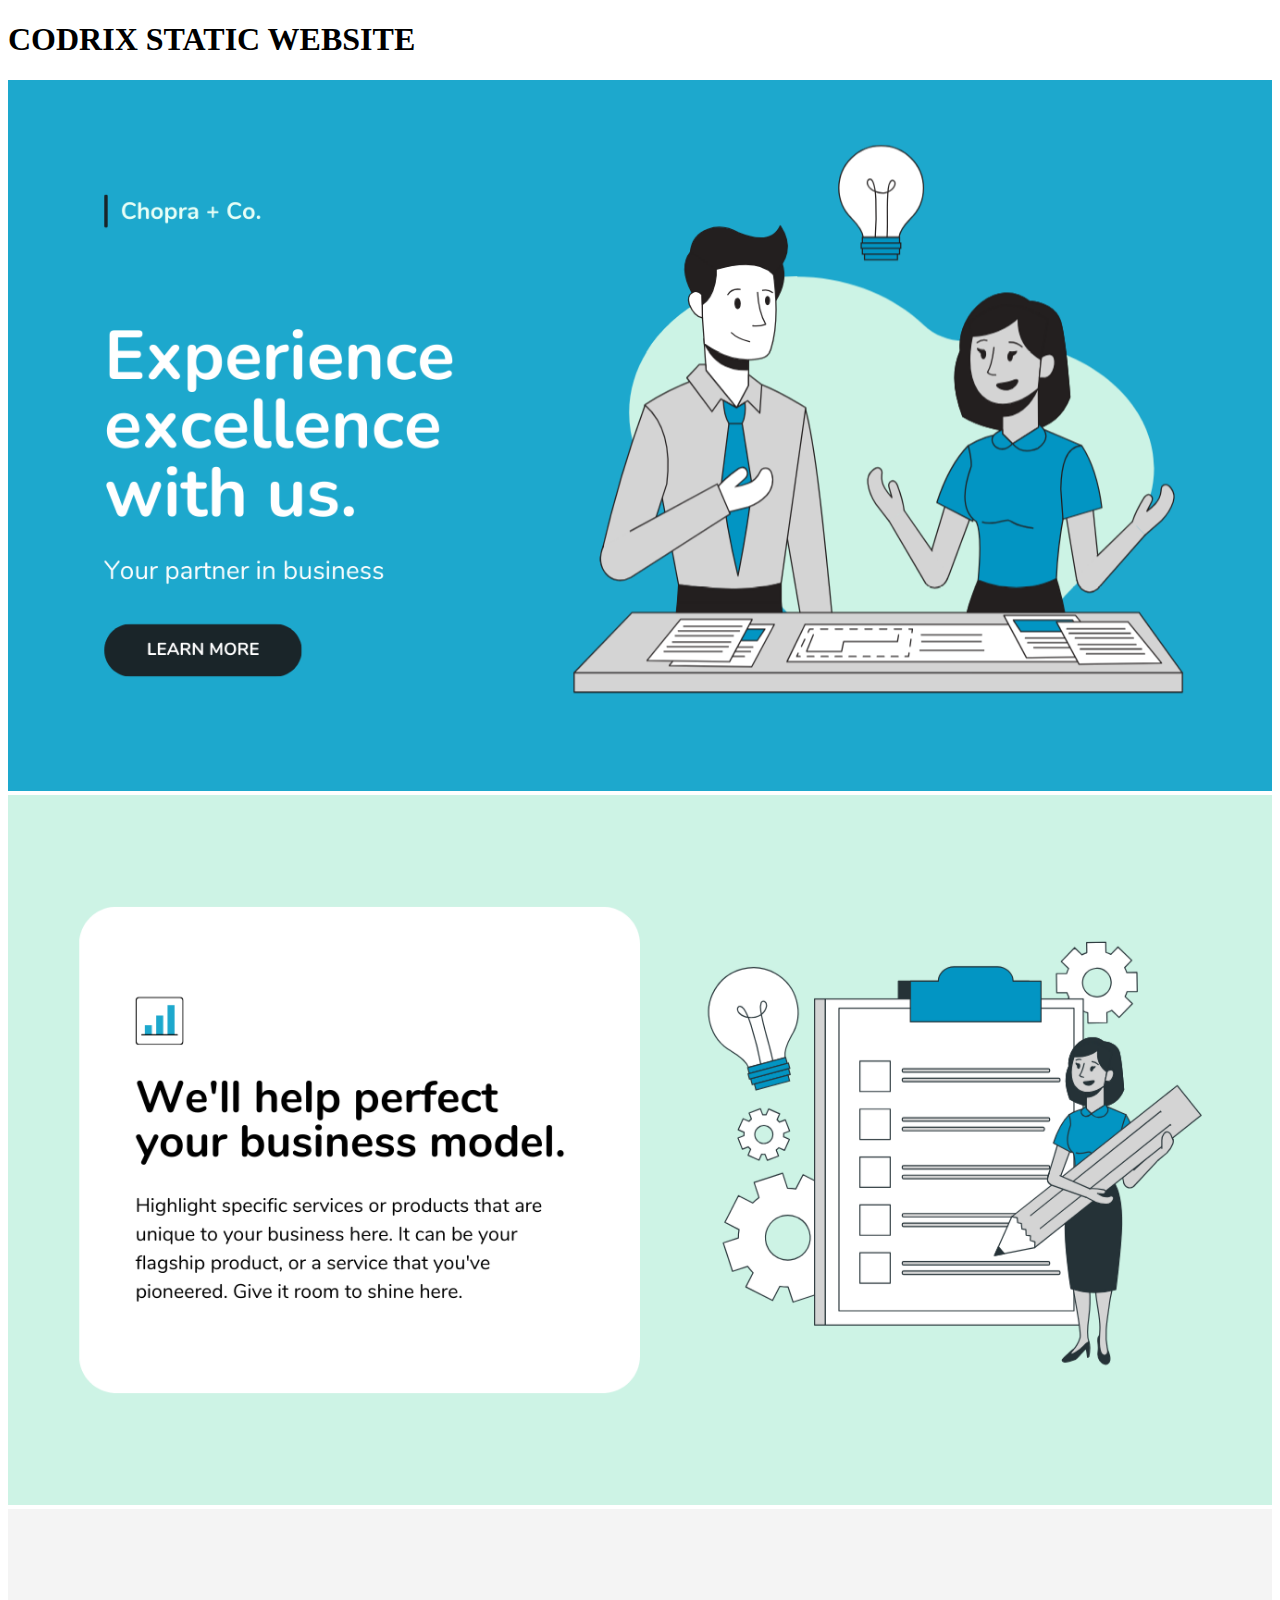
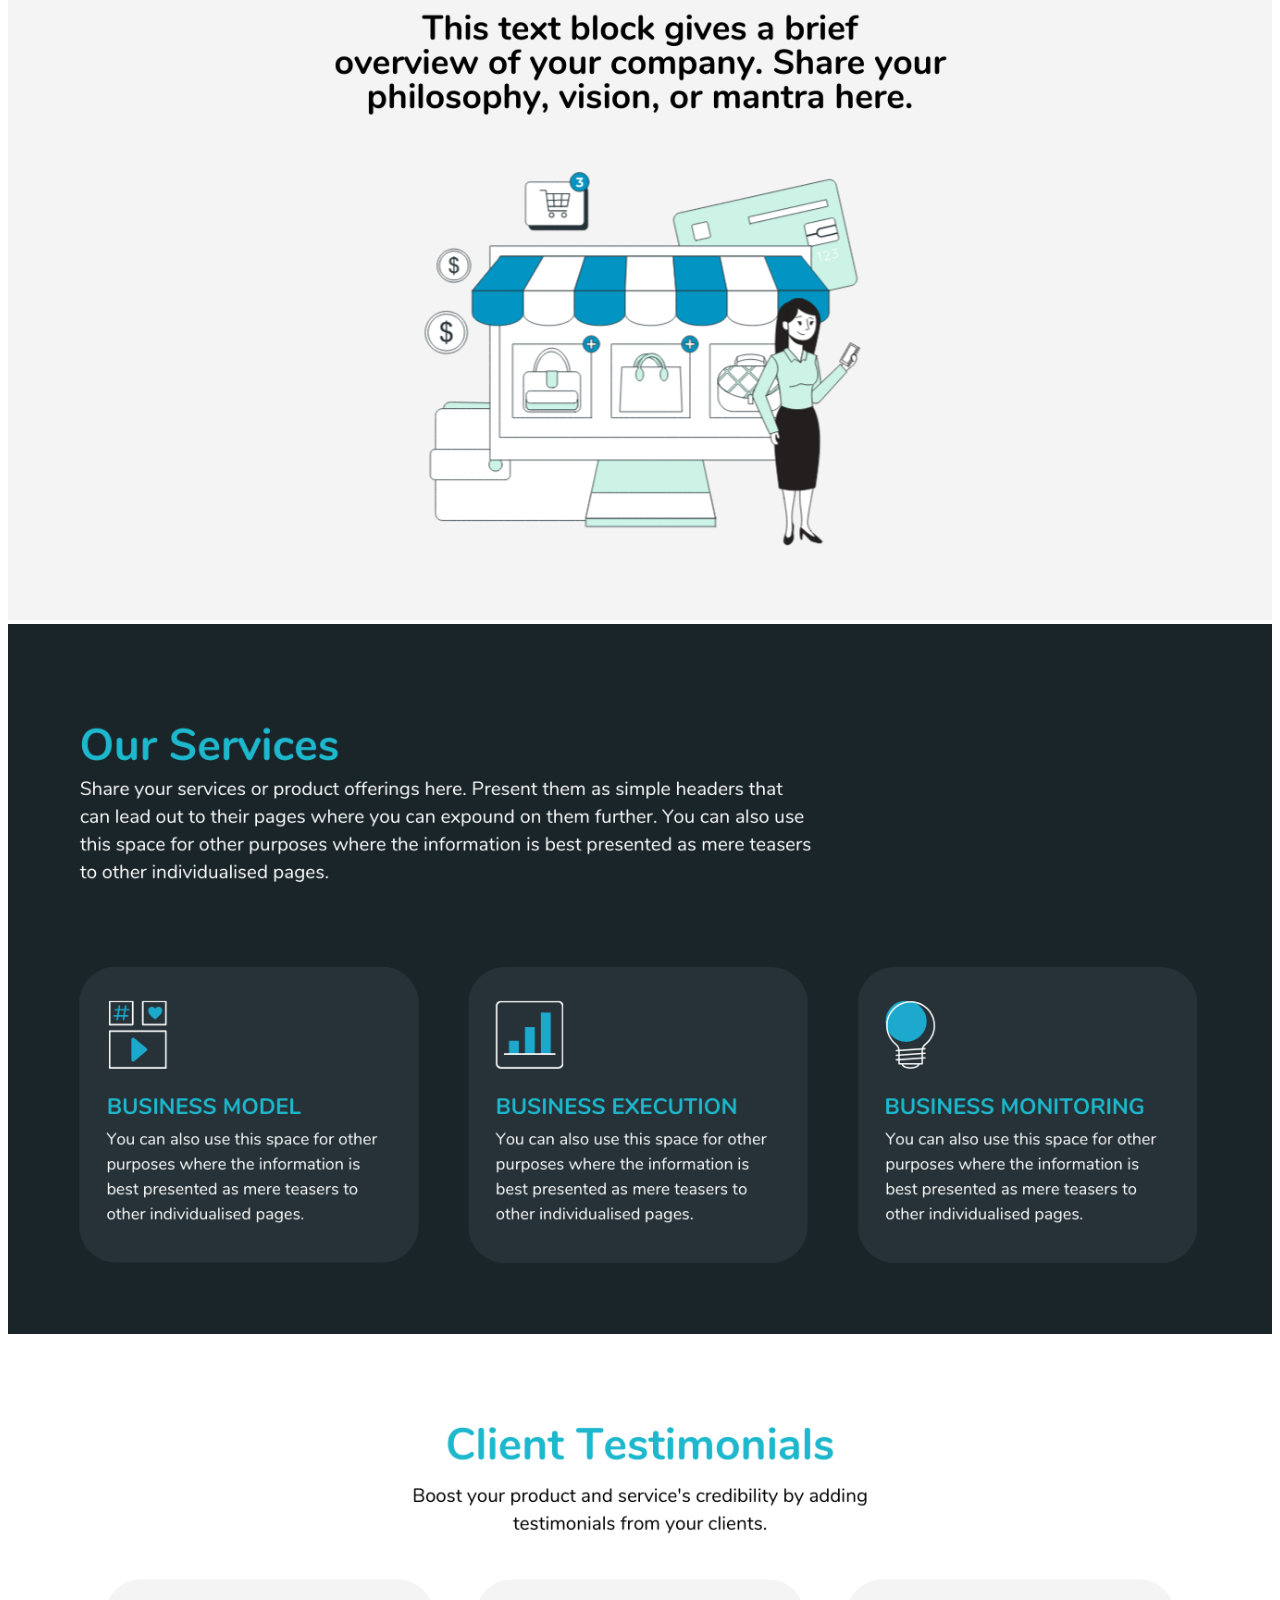
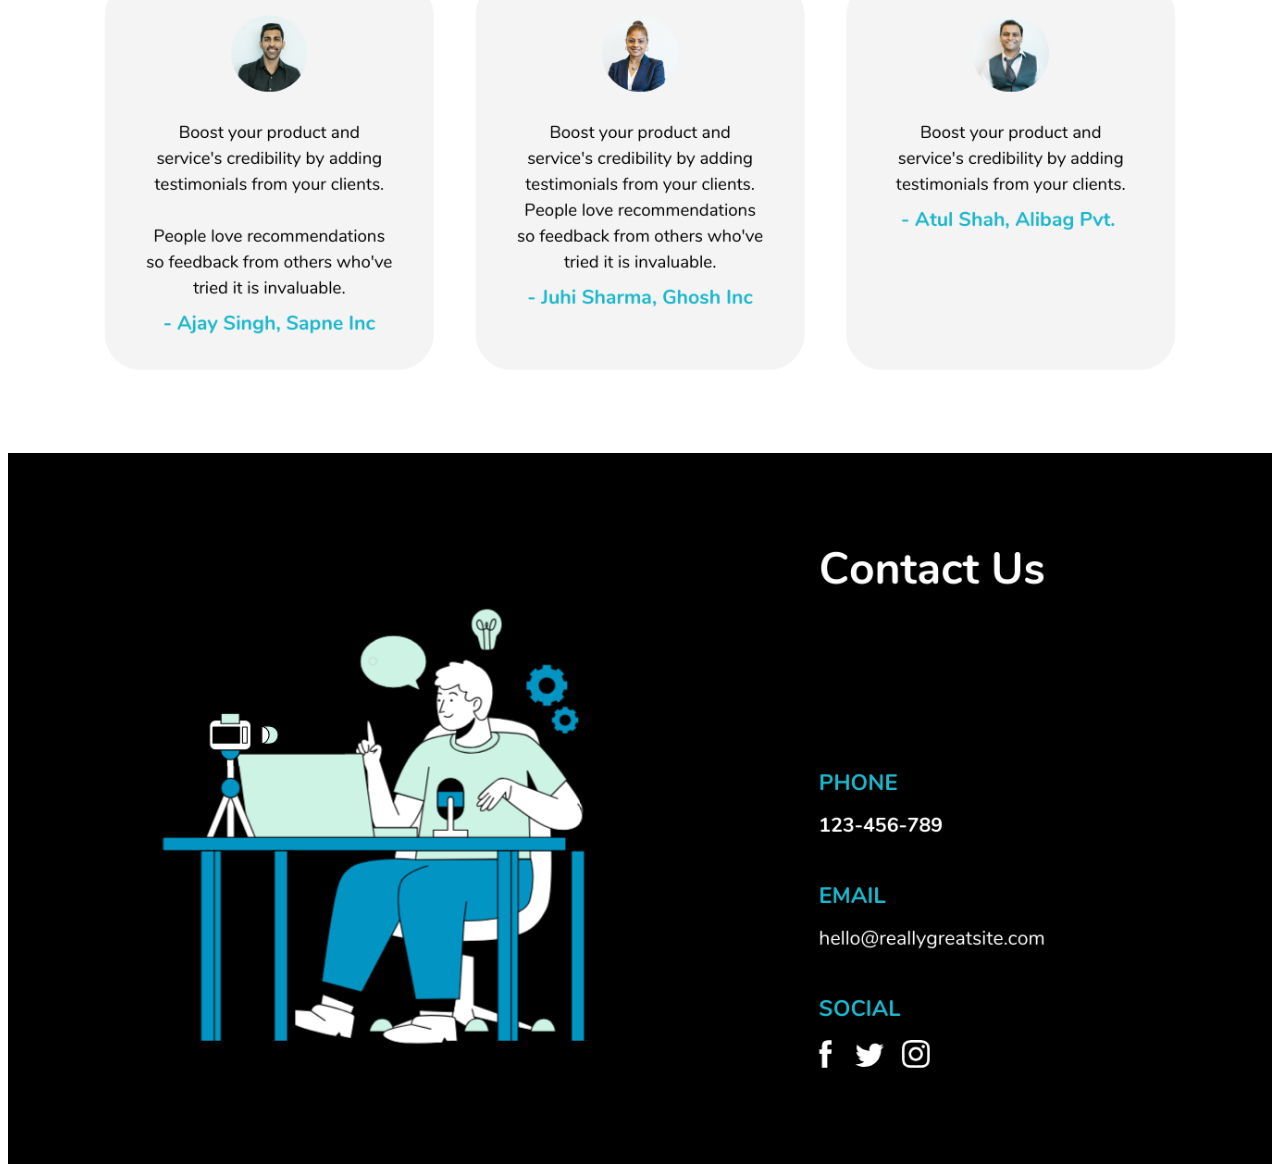
==== index.html @ 17351ee3 "Image Added" ====
<!DOCTYPE html>
<html lang="en">

<head>
    <meta charset="UTF-8">
    <meta name="viewport" content="width=device-width, initial-scale=1.0">
    <title>Static Website</title>
</head>

<body>
    <h1>CODRIX STATIC WEBSITE</h1>
    <div class="mt-1px">
        <img width="100%" src="./img/Home.png" />
        <img width="100%" src="./img/4.png" />
        <img width="100%" src="./img//About.png" />
        <img width="100%" src="./img/Services.png" />
        <img width="100%" src="./img/Testimonials.png" />

        <img width="100%" src="./img/Contact.png" />

    </div>
</body>

</html>
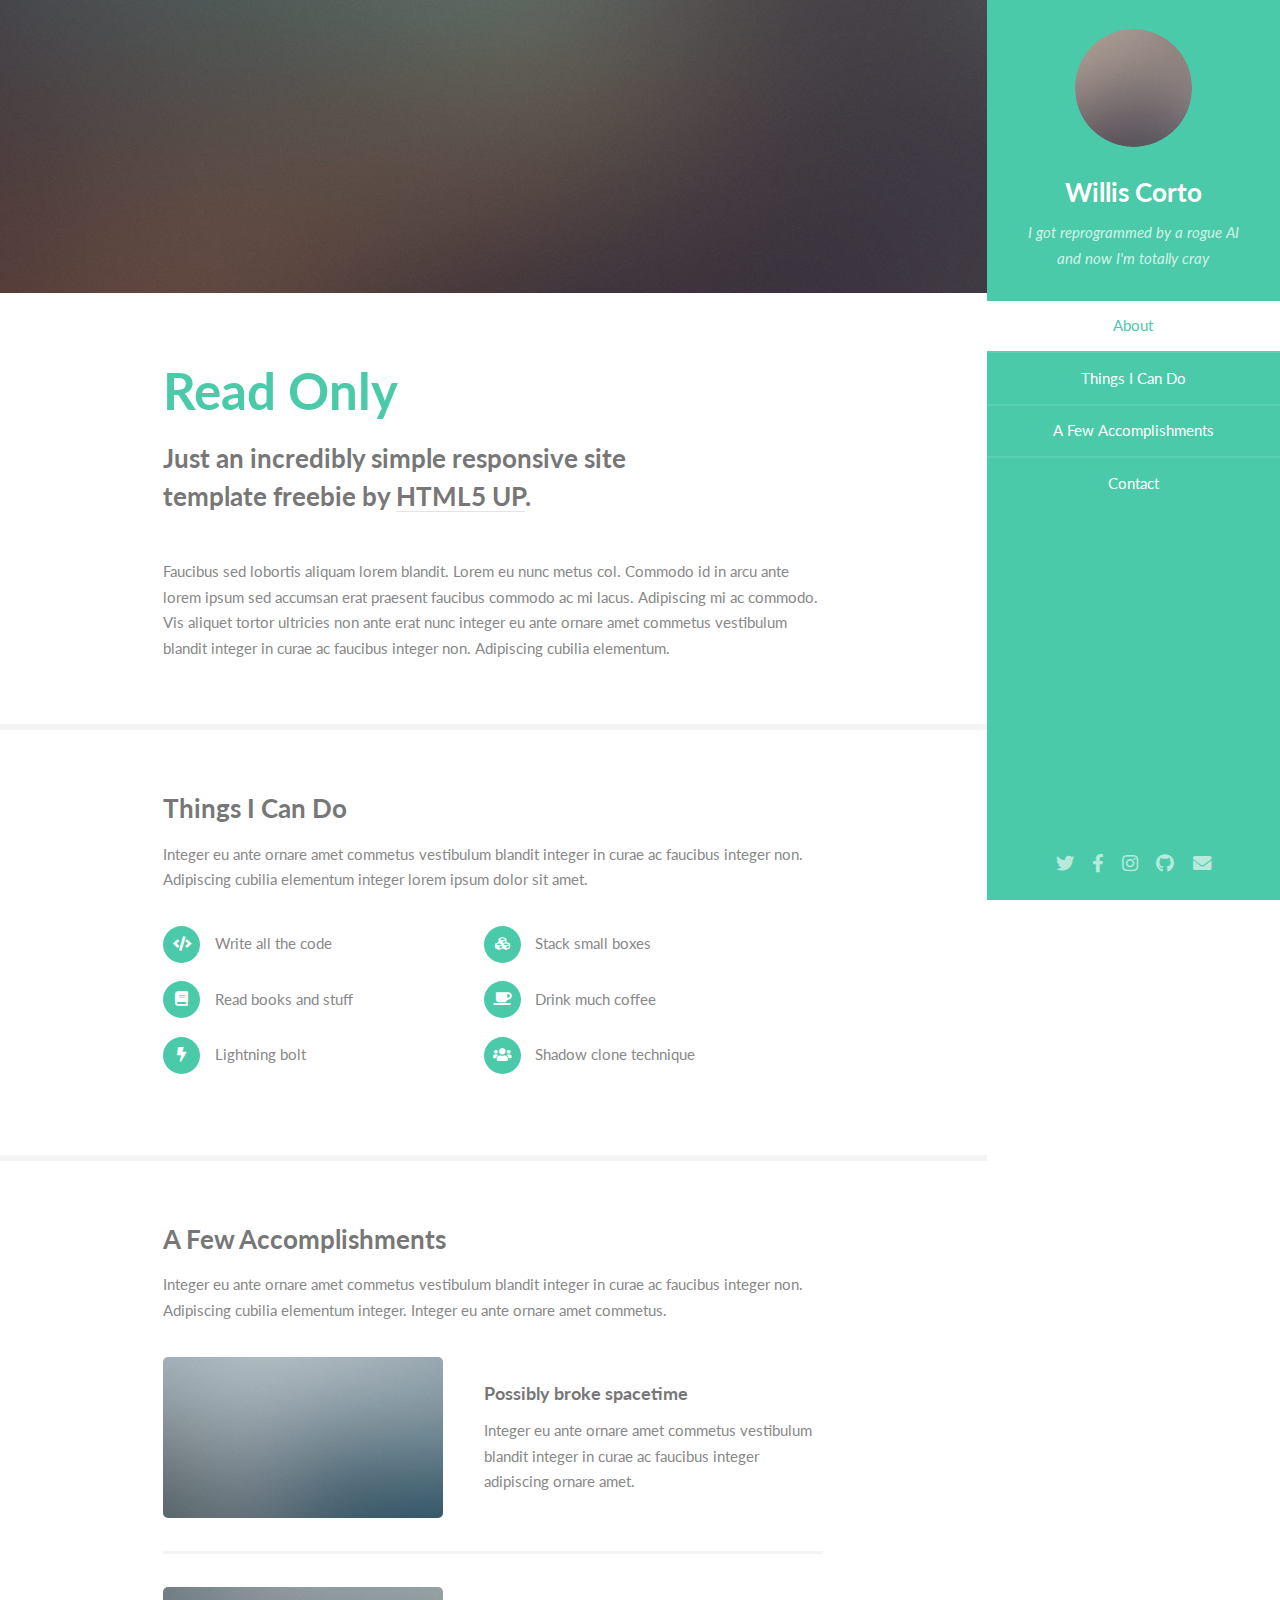
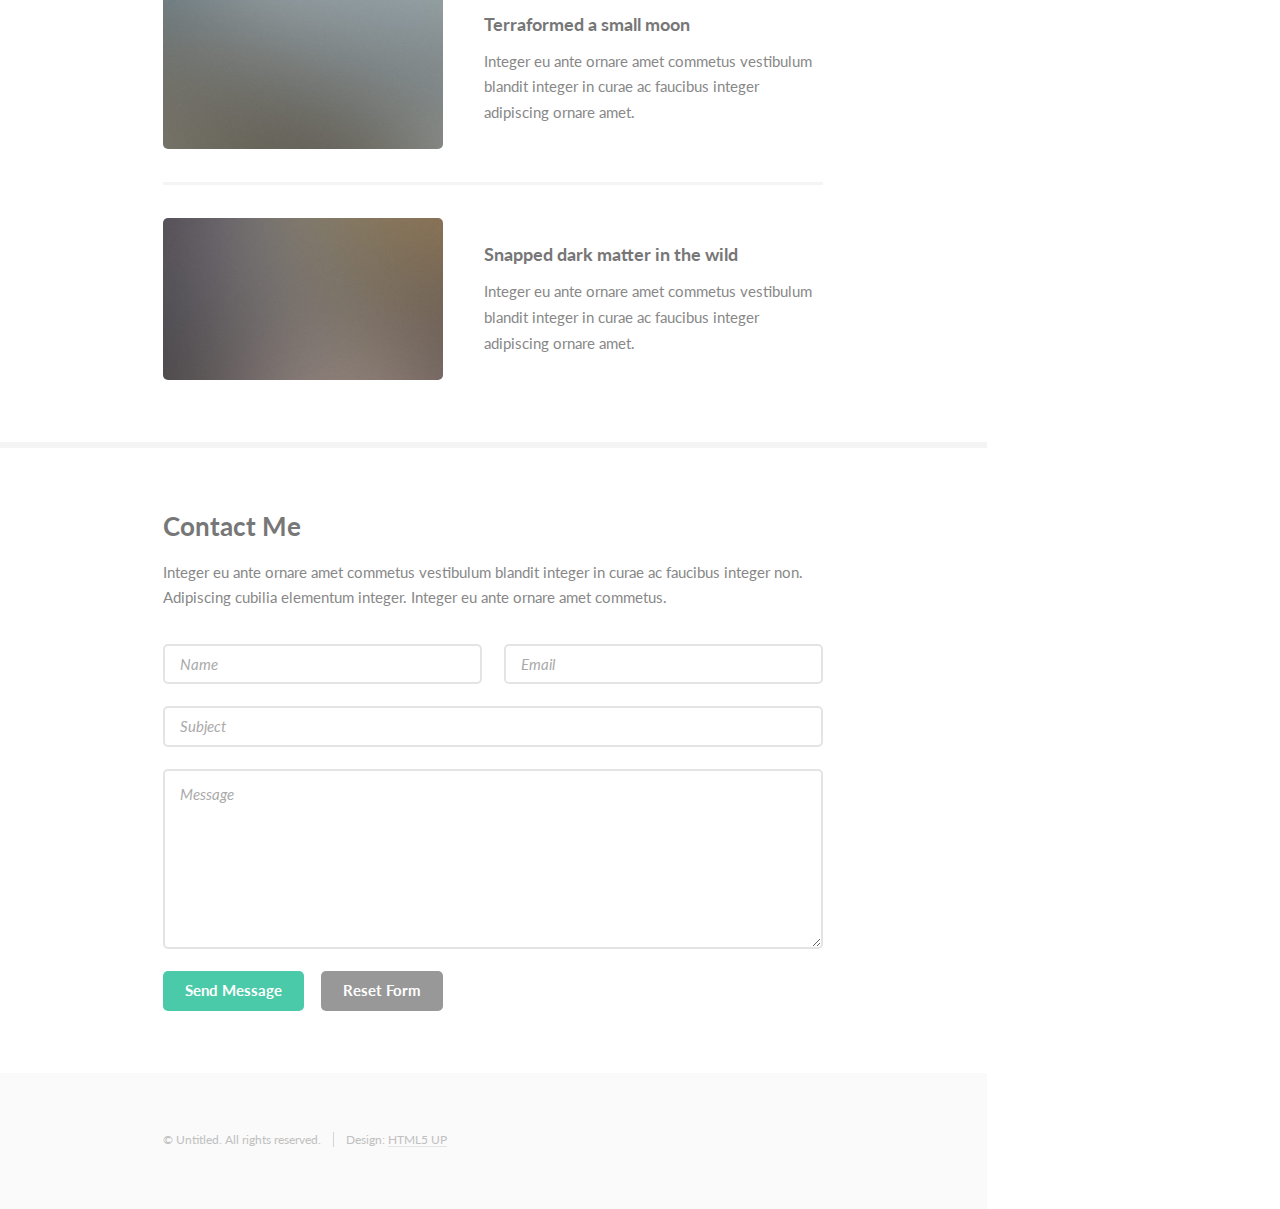
==== commit 3a375f9f: "Different template" ====
--- a/index.html
+++ b/index.html
@@ -1,24 +1,487 @@
-<!DOCTYPE html>
-<html lang="en">
-
-<head>
-    <meta charset="UTF-8">
-    <meta name="viewport" content="width=device-width, initial-scale=1.0">
-    <title>Static Website</title>
-</head>
-
-<body>
-    <h1>CODRIX STATIC WEBSITE</h1>
-    <div class="mt-1px">
-        <img width="100%" src="./img/Home.png" />
-        <img width="100%" src="./img/4.png" />
-        <img width="100%" src="./img//About.png" />
-        <img width="100%" src="./img/Services.png" />
-        <img width="100%" src="./img/Testimonials.png" />
-
-        <img width="100%" src="./img/Contact.png" />
-
-    </div>
-</body>
-
+<!DOCTYPE HTML>
+<!--
+	Read Only by HTML5 UP
+	html5up.net | @ajlkn
+	Free for personal and commercial use under the CCA 3.0 license (html5up.net/license)
+-->
+<html>
+	<head>
+		<title>Read Only by HTML5 UP</title>
+		<meta charset="utf-8" />
+		<meta name="viewport" content="width=device-width, initial-scale=1, user-scalable=no" />
+		<link rel="stylesheet" href="assets/css/main.css" />
+	</head>
+	<body class="is-preload">
+
+		<!-- Header -->
+			<section id="header">
+				<header>
+					<span class="image avatar"><img src="images/avatar.jpg" alt="" /></span>
+					<h1 id="logo"><a href="#">Willis Corto</a></h1>
+					<p>I got reprogrammed by a rogue AI<br />
+					and now I'm totally cray</p>
+				</header>
+				<nav id="nav">
+					<ul>
+						<li><a href="#one" class="active">About</a></li>
+						<li><a href="#two">Things I Can Do</a></li>
+						<li><a href="#three">A Few Accomplishments</a></li>
+						<li><a href="#four">Contact</a></li>
+					</ul>
+				</nav>
+				<footer>
+					<ul class="icons">
+						<li><a href="#" class="icon brands fa-twitter"><span class="label">Twitter</span></a></li>
+						<li><a href="#" class="icon brands fa-facebook-f"><span class="label">Facebook</span></a></li>
+						<li><a href="#" class="icon brands fa-instagram"><span class="label">Instagram</span></a></li>
+						<li><a href="#" class="icon brands fa-github"><span class="label">Github</span></a></li>
+						<li><a href="#" class="icon solid fa-envelope"><span class="label">Email</span></a></li>
+					</ul>
+				</footer>
+			</section>
+
+		<!-- Wrapper -->
+			<div id="wrapper">
+
+				<!-- Main -->
+					<div id="main">
+
+						<!-- One -->
+							<section id="one">
+								<div class="image main" data-position="center">
+									<img src="images/banner.jpg" alt="" />
+								</div>
+								<div class="container">
+									<header class="major">
+										<h2>Read Only</h2>
+										<p>Just an incredibly simple responsive site<br />
+										template freebie by <a href="http://html5up.net">HTML5 UP</a>.</p>
+									</header>
+									<p>Faucibus sed lobortis aliquam lorem blandit. Lorem eu nunc metus col. Commodo id in arcu ante lorem ipsum sed accumsan erat praesent faucibus commodo ac mi lacus. Adipiscing mi ac commodo. Vis aliquet tortor ultricies non ante erat nunc integer eu ante ornare amet commetus vestibulum blandit integer in curae ac faucibus integer non. Adipiscing cubilia elementum.</p>
+								</div>
+							</section>
+
+						<!-- Two -->
+							<section id="two">
+								<div class="container">
+									<h3>Things I Can Do</h3>
+									<p>Integer eu ante ornare amet commetus vestibulum blandit integer in curae ac faucibus integer non. Adipiscing cubilia elementum integer lorem ipsum dolor sit amet.</p>
+									<ul class="feature-icons">
+										<li class="icon solid fa-code">Write all the code</li>
+										<li class="icon solid fa-cubes">Stack small boxes</li>
+										<li class="icon solid fa-book">Read books and stuff</li>
+										<li class="icon solid fa-coffee">Drink much coffee</li>
+										<li class="icon solid fa-bolt">Lightning bolt</li>
+										<li class="icon solid fa-users">Shadow clone technique</li>
+									</ul>
+								</div>
+							</section>
+
+						<!-- Three -->
+							<section id="three">
+								<div class="container">
+									<h3>A Few Accomplishments</h3>
+									<p>Integer eu ante ornare amet commetus vestibulum blandit integer in curae ac faucibus integer non. Adipiscing cubilia elementum integer. Integer eu ante ornare amet commetus.</p>
+									<div class="features">
+										<article>
+											<a href="#" class="image"><img src="images/pic01.jpg" alt="" /></a>
+											<div class="inner">
+												<h4>Possibly broke spacetime</h4>
+												<p>Integer eu ante ornare amet commetus vestibulum blandit integer in curae ac faucibus integer adipiscing ornare amet.</p>
+											</div>
+										</article>
+										<article>
+											<a href="#" class="image"><img src="images/pic02.jpg" alt="" /></a>
+											<div class="inner">
+												<h4>Terraformed a small moon</h4>
+												<p>Integer eu ante ornare amet commetus vestibulum blandit integer in curae ac faucibus integer adipiscing ornare amet.</p>
+											</div>
+										</article>
+										<article>
+											<a href="#" class="image"><img src="images/pic03.jpg" alt="" /></a>
+											<div class="inner">
+												<h4>Snapped dark matter in the wild</h4>
+												<p>Integer eu ante ornare amet commetus vestibulum blandit integer in curae ac faucibus integer adipiscing ornare amet.</p>
+											</div>
+										</article>
+									</div>
+								</div>
+							</section>
+
+						<!-- Four -->
+							<section id="four">
+								<div class="container">
+									<h3>Contact Me</h3>
+									<p>Integer eu ante ornare amet commetus vestibulum blandit integer in curae ac faucibus integer non. Adipiscing cubilia elementum integer. Integer eu ante ornare amet commetus.</p>
+									<form method="post" action="#">
+										<div class="row gtr-uniform">
+											<div class="col-6 col-12-xsmall"><input type="text" name="name" id="name" placeholder="Name" /></div>
+											<div class="col-6 col-12-xsmall"><input type="email" name="email" id="email" placeholder="Email" /></div>
+											<div class="col-12"><input type="text" name="subject" id="subject" placeholder="Subject" /></div>
+											<div class="col-12"><textarea name="message" id="message" placeholder="Message" rows="6"></textarea></div>
+											<div class="col-12">
+												<ul class="actions">
+													<li><input type="submit" class="primary" value="Send Message" /></li>
+													<li><input type="reset" value="Reset Form" /></li>
+												</ul>
+											</div>
+										</div>
+									</form>
+								</div>
+							</section>
+
+						<!-- Five -->
+						<!--
+							<section id="five">
+								<div class="container">
+									<h3>Elements</h3>
+
+									<section>
+										<h4>Text</h4>
+										<p>This is <b>bold</b> and this is <strong>strong</strong>. This is <i>italic</i> and this is <em>emphasized</em>.
+										This is <sup>superscript</sup> text and this is <sub>subscript</sub> text.
+										This is <u>underlined</u> and this is code: <code>for (;;) { ... }</code>. Finally, <a href="#">this is a link</a>.</p>
+										<hr />
+										<header>
+											<h4>Heading with a Subtitle</h4>
+											<p>Lorem ipsum dolor sit amet nullam id egestas urna aliquam</p>
+										</header>
+										<p>Nunc lacinia ante nunc ac lobortis. Interdum adipiscing gravida odio porttitor sem non mi integer non faucibus ornare mi ut ante amet placerat aliquet. Volutpat eu sed ante lacinia sapien lorem accumsan varius montes viverra nibh in adipiscing blandit tempus accumsan.</p>
+										<header>
+											<h5>Heading with a Subtitle</h5>
+											<p>Lorem ipsum dolor sit amet nullam id egestas urna aliquam</p>
+										</header>
+										<p>Nunc lacinia ante nunc ac lobortis. Interdum adipiscing gravida odio porttitor sem non mi integer non faucibus ornare mi ut ante amet placerat aliquet. Volutpat eu sed ante lacinia sapien lorem accumsan varius montes viverra nibh in adipiscing blandit tempus accumsan.</p>
+										<hr />
+										<h2>Heading Level 2</h2>
+										<h3>Heading Level 3</h3>
+										<h4>Heading Level 4</h4>
+										<h5>Heading Level 5</h5>
+										<h6>Heading Level 6</h6>
+										<hr />
+										<h5>Blockquote</h5>
+										<blockquote>Fringilla nisl. Donec accumsan interdum nisi, quis tincidunt felis sagittis eget tempus euismod. Vestibulum ante ipsum primis in faucibus vestibulum. Blandit adipiscing eu felis iaculis volutpat ac adipiscing accumsan faucibus. Vestibulum ante ipsum primis in faucibus lorem ipsum dolor sit amet nullam adipiscing eu felis.</blockquote>
+										<h5>Preformatted</h5>
+										<pre><code>i = 0;
+
+while (!deck.isInOrder()) {
+    print 'Iteration ' + i;
+    deck.shuffle();
+    i++;
+}
+
+print 'It took ' + i + ' iterations to sort the deck.';</code></pre>
+									</section>
+
+									<section>
+										<h4>Lists</h4>
+										<div class="row">
+											<div class="col-6 col-12-xsmall">
+												<h5>Unordered</h5>
+												<ul>
+													<li>Dolor pulvinar etiam magna etiam.</li>
+													<li>Sagittis adipiscing lorem eleifend.</li>
+													<li>Felis enim feugiat dolore viverra.</li>
+												</ul>
+												<h5>Alternate</h5>
+												<ul class="alt">
+													<li>Dolor pulvinar etiam magna etiam.</li>
+													<li>Sagittis adipiscing lorem eleifend.</li>
+													<li>Felis enim feugiat dolore viverra.</li>
+												</ul>
+											</div>
+											<div class="col-6 col-12-xsmall">
+												<h5>Ordered</h5>
+												<ol>
+													<li>Dolor pulvinar etiam magna etiam.</li>
+													<li>Etiam vel felis at lorem sed viverra.</li>
+													<li>Felis enim feugiat dolore viverra.</li>
+													<li>Dolor pulvinar etiam magna etiam.</li>
+													<li>Etiam vel felis at lorem sed viverra.</li>
+													<li>Felis enim feugiat dolore viverra.</li>
+												</ol>
+												<h5>Icons</h5>
+												<ul class="icons">
+													<li><a href="#" class="icon brands fa-twitter"><span class="label">Twitter</span></a></li>
+													<li><a href="#" class="icon brands fa-facebook-f"><span class="label">Facebook</span></a></li>
+													<li><a href="#" class="icon brands fa-instagram"><span class="label">Instagram</span></a></li>
+													<li><a href="#" class="icon brands fa-github"><span class="label">Github</span></a></li>
+													<li><a href="#" class="icon brands fa-dribbble"><span class="label">Dribbble</span></a></li>
+													<li><a href="#" class="icon brands fa-tumblr"><span class="label">Tumblr</span></a></li>
+												</ul>
+											</div>
+										</div>
+										<h5>Actions</h5>
+										<ul class="actions">
+											<li><a href="#" class="button primary">Default</a></li>
+											<li><a href="#" class="button">Default</a></li>
+											<li><a href="#" class="button alt">Default</a></li>
+										</ul>
+										<ul class="actions small">
+											<li><a href="#" class="button primary small">Small</a></li>
+											<li><a href="#" class="button small">Small</a></li>
+											<li><a href="#" class="button alt small">Small</a></li>
+										</ul>
+										<div class="row">
+											<div class="col-3 col-6-medium col-12-xsmall">
+												<ul class="actions stacked">
+													<li><a href="#" class="button primary">Default</a></li>
+													<li><a href="#" class="button">Default</a></li>
+													<li><a href="#" class="button alt">Default</a></li>
+												</ul>
+											</div>
+											<div class="col-3 col-6 col-12-xsmall">
+												<ul class="actions stacked">
+													<li><a href="#" class="button primary small">Small</a></li>
+													<li><a href="#" class="button small">Small</a></li>
+													<li><a href="#" class="button alt small">Small</a></li>
+												</ul>
+											</div>
+											<div class="col-3 col-6-medium col-12-xsmall">
+												<ul class="actions stacked">
+													<li><a href="#" class="button primary fit">Default</a></li>
+													<li><a href="#" class="button fit">Default</a></li>
+													<li><a href="#" class="button alt fit">Default</a></li>
+												</ul>
+											</div>
+											<div class="col-3 col-6-medium col-12-xsmall">
+												<ul class="actions stacked">
+													<li><a href="#" class="button primary small fit">Small</a></li>
+													<li><a href="#" class="button small fit">Small</a></li>
+													<li><a href="#" class="button alt small fit">Small</a></li>
+												</ul>
+											</div>
+										</div>
+									</section>
+
+									<section>
+										<h4>Table</h4>
+										<h5>Default</h5>
+										<div class="table-wrapper">
+											<table>
+												<thead>
+													<tr>
+														<th>Name</th>
+														<th>Description</th>
+														<th>Price</th>
+													</tr>
+												</thead>
+												<tbody>
+													<tr>
+														<td>Item One</td>
+														<td>Ante turpis integer aliquet porttitor.</td>
+														<td>29.99</td>
+													</tr>
+													<tr>
+														<td>Item Two</td>
+														<td>Vis ac commodo adipiscing arcu aliquet.</td>
+														<td>19.99</td>
+													</tr>
+													<tr>
+														<td>Item Three</td>
+														<td> Morbi faucibus arcu accumsan lorem.</td>
+														<td>29.99</td>
+													</tr>
+													<tr>
+														<td>Item Four</td>
+														<td>Vitae integer tempus condimentum.</td>
+														<td>19.99</td>
+													</tr>
+													<tr>
+														<td>Item Five</td>
+														<td>Ante turpis integer aliquet porttitor.</td>
+														<td>29.99</td>
+													</tr>
+												</tbody>
+												<tfoot>
+													<tr>
+														<td colspan="2"></td>
+														<td>100.00</td>
+													</tr>
+												</tfoot>
+											</table>
+										</div>
+
+										<h5>Alternate</h5>
+										<div class="table-wrapper">
+											<table class="alt">
+												<thead>
+													<tr>
+														<th>Name</th>
+														<th>Description</th>
+														<th>Price</th>
+													</tr>
+												</thead>
+												<tbody>
+													<tr>
+														<td>Item One</td>
+														<td>Ante turpis integer aliquet porttitor.</td>
+														<td>29.99</td>
+													</tr>
+													<tr>
+														<td>Item Two</td>
+														<td>Vis ac commodo adipiscing arcu aliquet.</td>
+														<td>19.99</td>
+													</tr>
+													<tr>
+														<td>Item Three</td>
+														<td> Morbi faucibus arcu accumsan lorem.</td>
+														<td>29.99</td>
+													</tr>
+													<tr>
+														<td>Item Four</td>
+														<td>Vitae integer tempus condimentum.</td>
+														<td>19.99</td>
+													</tr>
+													<tr>
+														<td>Item Five</td>
+														<td>Ante turpis integer aliquet porttitor.</td>
+														<td>29.99</td>
+													</tr>
+												</tbody>
+												<tfoot>
+													<tr>
+														<td colspan="2"></td>
+														<td>100.00</td>
+													</tr>
+												</tfoot>
+											</table>
+										</div>
+									</section>
+
+									<section>
+										<h4>Buttons</h4>
+										<ul class="actions">
+											<li><a href="#" class="button primary">Primary</a></li>
+											<li><a href="#" class="button">Default</a></li>
+											<li><a href="#" class="button alt">Alternate</a></li>
+										</ul>
+										<ul class="actions">
+											<li><a href="#" class="button primary large">Large</a></li>
+											<li><a href="#" class="button">Default</a></li>
+											<li><a href="#" class="button alt small">Small</a></li>
+										</ul>
+										<ul class="actions fit">
+											<li><a href="#" class="button primary fit">Fit</a></li>
+											<li><a href="#" class="button fit">Fit</a></li>
+											<li><a href="#" class="button alt fit">Fit</a></li>
+										</ul>
+										<ul class="actions fit small">
+											<li><a href="#" class="button primary fit small">Fit + Small</a></li>
+											<li><a href="#" class="button fit small">Fit + Small</a></li>
+											<li><a href="#" class="button alt fit small">Fit + Small</a></li>
+										</ul>
+										<ul class="actions">
+											<li><a href="#" class="button primary icon solid fa-download">Icon</a></li>
+											<li><a href="#" class="button icon solid fa-download">Icon</a></li>
+											<li><a href="#" class="button alt icon solid fa-check">Icon</a></li>
+										</ul>
+										<ul class="actions">
+											<li><span class="button primary disabled">Primary</span></li>
+											<li><span class="button disabled">Default</span></li>
+											<li><span class="button alt disabled">Alternate</span></li>
+										</ul>
+									</section>
+
+									<section>
+										<h4>Form</h4>
+										<form method="post" action="#">
+											<div class="row gtr-uniform">
+												<div class="col-6 col-12-xsmall">
+													<input type="text" name="demo-name" id="demo-name" value="" placeholder="Name" />
+												</div>
+												<div class="col-6 col-12-xsmall">
+													<input type="email" name="demo-email" id="demo-email" value="" placeholder="Email" />
+												</div>
+												<div class="col-12">
+													<select name="demo-category" id="demo-category">
+														<option value="">- Category -</option>
+														<option value="1">Manufacturing</option>
+														<option value="1">Shipping</option>
+														<option value="1">Administration</option>
+														<option value="1">Human Resources</option>
+													</select>
+												</div>
+												<div class="col-4 col-12-medium">
+													<input type="radio" id="demo-priority-low" name="demo-priority" checked>
+													<label for="demo-priority-low">Low Priority</label>
+												</div>
+												<div class="col-4 col-12-medium">
+													<input type="radio" id="demo-priority-normal" name="demo-priority">
+													<label for="demo-priority-normal">Normal Priority</label>
+												</div>
+												<div class="col-4 col-12-medium">
+													<input type="radio" id="demo-priority-high" name="demo-priority">
+													<label for="demo-priority-high">High Priority</label>
+												</div>
+												<div class="col-6 col-12-medium">
+													<input type="checkbox" id="demo-copy" name="demo-copy">
+													<label for="demo-copy">Email me a copy of this message</label>
+												</div>
+												<div class="col-6 col-12-medium">
+													<input type="checkbox" id="demo-human" name="demo-human" checked>
+													<label for="demo-human">I am a human and not a robot</label>
+												</div>
+												<div class="col-12">
+													<textarea name="demo-message" id="demo-message" placeholder="Enter your message" rows="6"></textarea>
+												</div>
+												<div class="col-12">
+													<ul class="actions">
+														<li><input type="submit" value="Send Message" /></li>
+														<li><input type="reset" value="Reset" class="alt" /></li>
+													</ul>
+												</div>
+											</div>
+										</form>
+									</section>
+
+									<section>
+										<h4>Image</h4>
+										<h5>Fit</h5>
+										<span class="image fit"><img src="images/banner.jpg" alt="" /></span>
+										<div class="box alt">
+											<div class="row gtr-50 gtr-uniform">
+												<div class="col-4"><span class="image fit"><img src="images/pic01.jpg" alt="" /></span></div>
+												<div class="col-4"><span class="image fit"><img src="images/pic02.jpg" alt="" /></span></div>
+												<div class="col-4"><span class="image fit"><img src="images/pic03.jpg" alt="" /></span></div>
+												<div class="col-4"><span class="image fit"><img src="images/pic02.jpg" alt="" /></span></div>
+												<div class="col-4"><span class="image fit"><img src="images/pic03.jpg" alt="" /></span></div>
+												<div class="col-4"><span class="image fit"><img src="images/pic01.jpg" alt="" /></span></div>
+												<div class="col-4"><span class="image fit"><img src="images/pic03.jpg" alt="" /></span></div>
+												<div class="col-4"><span class="image fit"><img src="images/pic01.jpg" alt="" /></span></div>
+												<div class="col-4"><span class="image fit"><img src="images/pic02.jpg" alt="" /></span></div>
+											</div>
+										</div>
+										<h5>Left &amp; Right</h5>
+										<p><span class="image left"><img src="images/avatar.jpg" alt="" /></span>Fringilla nisl. Donec accumsan interdum nisi, quis tincidunt felis sagittis eget. tempus euismod. Vestibulum ante ipsum primis in faucibus vestibulum. Blandit adipiscing eu felis iaculis volutpat ac adipiscing accumsan eu faucibus. Integer ac pellentesque praesent tincidunt felis sagittis eget. tempus euismod. Vestibulum ante ipsum primis in faucibus vestibulum. Blandit adipiscing eu felis iaculis volutpat ac adipiscing accumsan eu faucibus. Integer ac pellentesque praesent. Donec accumsan interdum nisi, quis tincidunt felis sagittis eget. tempus euismod. Vestibulum ante ipsum primis in faucibus vestibulum. Blandit adipiscing eu felis iaculis volutpat ac adipiscing accumsan eu faucibus. Integer ac pellentesque praesent tincidunt felis sagittis eget. tempus euismod. Vestibulum ante ipsum primis in faucibus vestibulum. Blandit adipiscing eu felis iaculis volutpat ac adipiscing accumsan eu faucibus. Integer ac pellentesque praesent.</p>
+										<p><span class="image right"><img src="images/avatar.jpg" alt="" /></span>Fringilla nisl. Donec accumsan interdum nisi, quis tincidunt felis sagittis eget. tempus euismod. Vestibulum ante ipsum primis in faucibus vestibulum. Blandit adipiscing eu felis iaculis volutpat ac adipiscing accumsan eu faucibus. Integer ac pellentesque praesent tincidunt felis sagittis eget. tempus euismod. Vestibulum ante ipsum primis in faucibus vestibulum. Blandit adipiscing eu felis iaculis volutpat ac adipiscing accumsan eu faucibus. Integer ac pellentesque praesent. Donec accumsan interdum nisi, quis tincidunt felis sagittis eget. tempus euismod. Vestibulum ante ipsum primis in faucibus vestibulum. Blandit adipiscing eu felis iaculis volutpat ac adipiscing accumsan eu faucibus. Integer ac pellentesque praesent tincidunt felis sagittis eget. tempus euismod. Vestibulum ante ipsum primis in faucibus vestibulum. Blandit adipiscing eu felis iaculis volutpat ac adipiscing accumsan eu faucibus. Integer ac pellentesque praesent.</p>
+									</section>
+
+								</div>
+							</section>
+						-->
+
+					</div>
+
+				<!-- Footer -->
+					<section id="footer">
+						<div class="container">
+							<ul class="copyright">
+								<li>&copy; Untitled. All rights reserved.</li><li>Design: <a href="http://html5up.net">HTML5 UP</a></li>
+							</ul>
+						</div>
+					</section>
+
+			</div>
+
+		<!-- Scripts -->
+			<script src="assets/js/jquery.min.js"></script>
+			<script src="assets/js/jquery.scrollex.min.js"></script>
+			<script src="assets/js/jquery.scrolly.min.js"></script>
+			<script src="assets/js/browser.min.js"></script>
+			<script src="assets/js/breakpoints.min.js"></script>
+			<script src="assets/js/util.js"></script>
+			<script src="assets/js/main.js"></script>
+
+	</body>
 </html>--- a/assets/css/main.css
+++ b/assets/css/main.css
@@ -0,0 +1,3316 @@
+@import url("fontawesome-all.min.css");
+@import url("https://fonts.googleapis.com/css?family=Lato:400,400italic,700,700italic|Source+Code+Pro:400");
+
+/*
+	Read Only by HTML5 UP
+	html5up.net | @ajlkn
+	Free for personal and commercial use under the CCA 3.0 license (html5up.net/license)
+*/
+
+html, body, div, span, applet, object,
+iframe, h1, h2, h3, h4, h5, h6, p, blockquote,
+pre, a, abbr, acronym, address, big, cite,
+code, del, dfn, em, img, ins, kbd, q, s, samp,
+small, strike, strong, sub, sup, tt, var, b,
+u, i, center, dl, dt, dd, ol, ul, li, fieldset,
+form, label, legend, table, caption, tbody,
+tfoot, thead, tr, th, td, article, aside,
+canvas, details, embed, figure, figcaption,
+footer, header, hgroup, menu, nav, output, ruby,
+section, summary, time, mark, audio, video {
+	margin: 0;
+	padding: 0;
+	border: 0;
+	font-size: 100%;
+	font: inherit;
+	vertical-align: baseline;}
+
+article, aside, details, figcaption, figure,
+footer, header, hgroup, menu, nav, section {
+	display: block;}
+
+body {
+	line-height: 1;
+}
+
+ol, ul {
+	list-style: none;
+}
+
+blockquote, q {
+	quotes: none;
+}
+
+	blockquote:before, blockquote:after, q:before, q:after {
+		content: '';
+		content: none;
+	}
+
+table {
+	border-collapse: collapse;
+	border-spacing: 0;
+}
+
+body {
+	-webkit-text-size-adjust: none;
+}
+
+mark {
+	background-color: transparent;
+	color: inherit;
+}
+
+input::-moz-focus-inner {
+	border: 0;
+	padding: 0;
+}
+
+input, select, textarea {
+	-moz-appearance: none;
+	-webkit-appearance: none;
+	-ms-appearance: none;
+	appearance: none;
+}
+
+/* Basic */
+
+	html {
+		box-sizing: border-box;
+	}
+
+	*, *:before, *:after {
+		box-sizing: inherit;
+	}
+
+	body {
+		background: #fff;
+	}
+
+		body.is-preload *, body.is-preload *:before, body.is-preload *:after {
+			-moz-animation: none !important;
+			-webkit-animation: none !important;
+			-ms-animation: none !important;
+			animation: none !important;
+			-moz-transition: none !important;
+			-webkit-transition: none !important;
+			-ms-transition: none !important;
+			transition: none !important;
+		}
+
+	body, input, select, textarea {
+		color: #888;
+		font-family: "Lato", sans-serif;
+		font-size: 16pt;
+		font-weight: 400;
+		line-height: 1.75em;
+	}
+
+	a {
+		-moz-transition: color 0.2s ease-in-out, border-color 0.2s ease-in-out;
+		-webkit-transition: color 0.2s ease-in-out, border-color 0.2s ease-in-out;
+		-ms-transition: color 0.2s ease-in-out, border-color 0.2s ease-in-out;
+		transition: color 0.2s ease-in-out, border-color 0.2s ease-in-out;
+		border-bottom: solid 1px #e4e4e4;
+		color: inherit;
+		text-decoration: none;
+	}
+
+		a:hover {
+			border-bottom-color: transparent;
+			color: #4acaa8 !important;
+		}
+
+	strong, b {
+		color: #777;
+		font-weight: 700;
+	}
+
+	em, i {
+		font-style: italic;
+	}
+
+	p {
+		margin: 0 0 2.25em 0;
+	}
+
+	h1, h2, h3, h4, h5, h6 {
+		color: #777;
+		font-weight: 700;
+		line-height: 1em;
+		margin: 0 0 0.5625em 0;
+	}
+
+		h1 a, h2 a, h3 a, h4 a, h5 a, h6 a {
+			border: 0;
+			color: inherit;
+			text-decoration: none;
+		}
+
+	h2 {
+		font-size: 2em;
+		line-height: 1.5em;
+	}
+
+	h3 {
+		font-size: 1.75em;
+		line-height: 1.5em;
+	}
+
+	h4 {
+		font-size: 1.25em;
+		line-height: 1.5em;
+	}
+
+	h5 {
+		font-size: 0.9em;
+		line-height: 1.5em;
+	}
+
+	h6 {
+		font-size: 0.7em;
+		line-height: 1.5em;
+	}
+
+	sub {
+		font-size: 0.8em;
+		position: relative;
+		top: 0.5em;
+	}
+
+	sup {
+		font-size: 0.8em;
+		position: relative;
+		top: -0.5em;
+	}
+
+	hr {
+		border: 0;
+		border-bottom: solid 2px #f4f4f4;
+		margin: 2.25em 0;
+	}
+
+		hr.major {
+			margin: 3.375em 0;
+		}
+
+	blockquote {
+		border-left: solid 8px #e4e4e4;
+		font-style: italic;
+		margin: 0 0 2.25em 0;
+		padding: 0.5em 0 0.5em 2em;
+	}
+
+	code {
+		background: #555;
+		border-radius: 5px;
+		color: #fff;
+		font-family: "Source Code Pro", monospace;
+		font-size: 0.9em;
+		margin: 0 0.25em;
+		padding: 0.25em 0.65em;
+	}
+
+	pre {
+		font-family: "Source Code Pro", monospace;
+		font-size: 0.9em;
+		margin: 0 0 2.25em 0;
+	}
+
+		pre code {
+			-webkit-overflow-scrolling: touch;
+			display: block;
+			line-height: 1.5em;
+			overflow-x: auto;
+			padding: 1em 1.5em;
+		}
+
+	.align-left {
+		text-align: left;
+	}
+
+	.align-center {
+		text-align: center;
+	}
+
+	.align-right {
+		text-align: right;
+	}
+
+/* Row */
+
+	.row {
+		display: flex;
+		flex-wrap: wrap;
+		box-sizing: border-box;
+		align-items: stretch;
+	}
+
+		.row > * {
+			box-sizing: border-box;
+		}
+
+		.row.gtr-uniform > * > :last-child {
+			margin-bottom: 0;
+		}
+
+		.row.aln-left {
+			justify-content: flex-start;
+		}
+
+		.row.aln-center {
+			justify-content: center;
+		}
+
+		.row.aln-right {
+			justify-content: flex-end;
+		}
+
+		.row.aln-top {
+			align-items: flex-start;
+		}
+
+		.row.aln-middle {
+			align-items: center;
+		}
+
+		.row.aln-bottom {
+			align-items: flex-end;
+		}
+
+		.row > .imp {
+			order: -1;
+		}
+
+		.row > .col-1 {
+			width: 8.33333%;
+		}
+
+		.row > .off-1 {
+			margin-left: 8.33333%;
+		}
+
+		.row > .col-2 {
+			width: 16.66667%;
+		}
+
+		.row > .off-2 {
+			margin-left: 16.66667%;
+		}
+
+		.row > .col-3 {
+			width: 25%;
+		}
+
+		.row > .off-3 {
+			margin-left: 25%;
+		}
+
+		.row > .col-4 {
+			width: 33.33333%;
+		}
+
+		.row > .off-4 {
+			margin-left: 33.33333%;
+		}
+
+		.row > .col-5 {
+			width: 41.66667%;
+		}
+
+		.row > .off-5 {
+			margin-left: 41.66667%;
+		}
+
+		.row > .col-6 {
+			width: 50%;
+		}
+
+		.row > .off-6 {
+			margin-left: 50%;
+		}
+
+		.row > .col-7 {
+			width: 58.33333%;
+		}
+
+		.row > .off-7 {
+			margin-left: 58.33333%;
+		}
+
+		.row > .col-8 {
+			width: 66.66667%;
+		}
+
+		.row > .off-8 {
+			margin-left: 66.66667%;
+		}
+
+		.row > .col-9 {
+			width: 75%;
+		}
+
+		.row > .off-9 {
+			margin-left: 75%;
+		}
+
+		.row > .col-10 {
+			width: 83.33333%;
+		}
+
+		.row > .off-10 {
+			margin-left: 83.33333%;
+		}
+
+		.row > .col-11 {
+			width: 91.66667%;
+		}
+
+		.row > .off-11 {
+			margin-left: 91.66667%;
+		}
+
+		.row > .col-12 {
+			width: 100%;
+		}
+
+		.row > .off-12 {
+			margin-left: 100%;
+		}
+
+		.row.gtr-0 {
+			margin-top: 0;
+			margin-left: 0em;
+		}
+
+			.row.gtr-0 > * {
+				padding: 0 0 0 0em;
+			}
+
+			.row.gtr-0.gtr-uniform {
+				margin-top: 0em;
+			}
+
+				.row.gtr-0.gtr-uniform > * {
+					padding-top: 0em;
+				}
+
+		.row.gtr-25 {
+			margin-top: 0;
+			margin-left: -0.5em;
+		}
+
+			.row.gtr-25 > * {
+				padding: 0 0 0 0.5em;
+			}
+
+			.row.gtr-25.gtr-uniform {
+				margin-top: -0.5em;
+			}
+
+				.row.gtr-25.gtr-uniform > * {
+					padding-top: 0.5em;
+				}
+
+		.row.gtr-50 {
+			margin-top: 0;
+			margin-left: -1em;
+		}
+
+			.row.gtr-50 > * {
+				padding: 0 0 0 1em;
+			}
+
+			.row.gtr-50.gtr-uniform {
+				margin-top: -1em;
+			}
+
+				.row.gtr-50.gtr-uniform > * {
+					padding-top: 1em;
+				}
+
+		.row {
+			margin-top: 0;
+			margin-left: -2em;
+		}
+
+			.row > * {
+				padding: 0 0 0 2em;
+			}
+
+			.row.gtr-uniform {
+				margin-top: -2em;
+			}
+
+				.row.gtr-uniform > * {
+					padding-top: 2em;
+				}
+
+		.row.gtr-150 {
+			margin-top: 0;
+			margin-left: -3em;
+		}
+
+			.row.gtr-150 > * {
+				padding: 0 0 0 3em;
+			}
+
+			.row.gtr-150.gtr-uniform {
+				margin-top: -3em;
+			}
+
+				.row.gtr-150.gtr-uniform > * {
+					padding-top: 3em;
+				}
+
+		.row.gtr-200 {
+			margin-top: 0;
+			margin-left: -4em;
+		}
+
+			.row.gtr-200 > * {
+				padding: 0 0 0 4em;
+			}
+
+			.row.gtr-200.gtr-uniform {
+				margin-top: -4em;
+			}
+
+				.row.gtr-200.gtr-uniform > * {
+					padding-top: 4em;
+				}
+
+		@media screen and (max-width: 1680px) {
+
+			.row {
+				display: flex;
+				flex-wrap: wrap;
+				box-sizing: border-box;
+				align-items: stretch;
+			}
+
+				.row > * {
+					box-sizing: border-box;
+				}
+
+				.row.gtr-uniform > * > :last-child {
+					margin-bottom: 0;
+				}
+
+				.row.aln-left {
+					justify-content: flex-start;
+				}
+
+				.row.aln-center {
+					justify-content: center;
+				}
+
+				.row.aln-right {
+					justify-content: flex-end;
+				}
+
+				.row.aln-top {
+					align-items: flex-start;
+				}
+
+				.row.aln-middle {
+					align-items: center;
+				}
+
+				.row.aln-bottom {
+					align-items: flex-end;
+				}
+
+				.row > .imp-xlarge {
+					order: -1;
+				}
+
+				.row > .col-1-xlarge {
+					width: 8.33333%;
+				}
+
+				.row > .off-1-xlarge {
+					margin-left: 8.33333%;
+				}
+
+				.row > .col-2-xlarge {
+					width: 16.66667%;
+				}
+
+				.row > .off-2-xlarge {
+					margin-left: 16.66667%;
+				}
+
+				.row > .col-3-xlarge {
+					width: 25%;
+				}
+
+				.row > .off-3-xlarge {
+					margin-left: 25%;
+				}
+
+				.row > .col-4-xlarge {
+					width: 33.33333%;
+				}
+
+				.row > .off-4-xlarge {
+					margin-left: 33.33333%;
+				}
+
+				.row > .col-5-xlarge {
+					width: 41.66667%;
+				}
+
+				.row > .off-5-xlarge {
+					margin-left: 41.66667%;
+				}
+
+				.row > .col-6-xlarge {
+					width: 50%;
+				}
+
+				.row > .off-6-xlarge {
+					margin-left: 50%;
+				}
+
+				.row > .col-7-xlarge {
+					width: 58.33333%;
+				}
+
+				.row > .off-7-xlarge {
+					margin-left: 58.33333%;
+				}
+
+				.row > .col-8-xlarge {
+					width: 66.66667%;
+				}
+
+				.row > .off-8-xlarge {
+					margin-left: 66.66667%;
+				}
+
+				.row > .col-9-xlarge {
+					width: 75%;
+				}
+
+				.row > .off-9-xlarge {
+					margin-left: 75%;
+				}
+
+				.row > .col-10-xlarge {
+					width: 83.33333%;
+				}
+
+				.row > .off-10-xlarge {
+					margin-left: 83.33333%;
+				}
+
+				.row > .col-11-xlarge {
+					width: 91.66667%;
+				}
+
+				.row > .off-11-xlarge {
+					margin-left: 91.66667%;
+				}
+
+				.row > .col-12-xlarge {
+					width: 100%;
+				}
+
+				.row > .off-12-xlarge {
+					margin-left: 100%;
+				}
+
+				.row.gtr-0 {
+					margin-top: 0;
+					margin-left: 0em;
+				}
+
+					.row.gtr-0 > * {
+						padding: 0 0 0 0em;
+					}
+
+					.row.gtr-0.gtr-uniform {
+						margin-top: 0em;
+					}
+
+						.row.gtr-0.gtr-uniform > * {
+							padding-top: 0em;
+						}
+
+				.row.gtr-25 {
+					margin-top: 0;
+					margin-left: -0.5em;
+				}
+
+					.row.gtr-25 > * {
+						padding: 0 0 0 0.5em;
+					}
+
+					.row.gtr-25.gtr-uniform {
+						margin-top: -0.5em;
+					}
+
+						.row.gtr-25.gtr-uniform > * {
+							padding-top: 0.5em;
+						}
+
+				.row.gtr-50 {
+					margin-top: 0;
+					margin-left: -1em;
+				}
+
+					.row.gtr-50 > * {
+						padding: 0 0 0 1em;
+					}
+
+					.row.gtr-50.gtr-uniform {
+						margin-top: -1em;
+					}
+
+						.row.gtr-50.gtr-uniform > * {
+							padding-top: 1em;
+						}
+
+				.row {
+					margin-top: 0;
+					margin-left: -2em;
+				}
+
+					.row > * {
+						padding: 0 0 0 2em;
+					}
+
+					.row.gtr-uniform {
+						margin-top: -2em;
+					}
+
+						.row.gtr-uniform > * {
+							padding-top: 2em;
+						}
+
+				.row.gtr-150 {
+					margin-top: 0;
+					margin-left: -3em;
+				}
+
+					.row.gtr-150 > * {
+						padding: 0 0 0 3em;
+					}
+
+					.row.gtr-150.gtr-uniform {
+						margin-top: -3em;
+					}
+
+						.row.gtr-150.gtr-uniform > * {
+							padding-top: 3em;
+						}
+
+				.row.gtr-200 {
+					margin-top: 0;
+					margin-left: -4em;
+				}
+
+					.row.gtr-200 > * {
+						padding: 0 0 0 4em;
+					}
+
+					.row.gtr-200.gtr-uniform {
+						margin-top: -4em;
+					}
+
+						.row.gtr-200.gtr-uniform > * {
+							padding-top: 4em;
+						}
+
+		}
+
+		@media screen and (max-width: 1280px) {
+
+			.row {
+				display: flex;
+				flex-wrap: wrap;
+				box-sizing: border-box;
+				align-items: stretch;
+			}
+
+				.row > * {
+					box-sizing: border-box;
+				}
+
+				.row.gtr-uniform > * > :last-child {
+					margin-bottom: 0;
+				}
+
+				.row.aln-left {
+					justify-content: flex-start;
+				}
+
+				.row.aln-center {
+					justify-content: center;
+				}
+
+				.row.aln-right {
+					justify-content: flex-end;
+				}
+
+				.row.aln-top {
+					align-items: flex-start;
+				}
+
+				.row.aln-middle {
+					align-items: center;
+				}
+
+				.row.aln-bottom {
+					align-items: flex-end;
+				}
+
+				.row > .imp-large {
+					order: -1;
+				}
+
+				.row > .col-1-large {
+					width: 8.33333%;
+				}
+
+				.row > .off-1-large {
+					margin-left: 8.33333%;
+				}
+
+				.row > .col-2-large {
+					width: 16.66667%;
+				}
+
+				.row > .off-2-large {
+					margin-left: 16.66667%;
+				}
+
+				.row > .col-3-large {
+					width: 25%;
+				}
+
+				.row > .off-3-large {
+					margin-left: 25%;
+				}
+
+				.row > .col-4-large {
+					width: 33.33333%;
+				}
+
+				.row > .off-4-large {
+					margin-left: 33.33333%;
+				}
+
+				.row > .col-5-large {
+					width: 41.66667%;
+				}
+
+				.row > .off-5-large {
+					margin-left: 41.66667%;
+				}
+
+				.row > .col-6-large {
+					width: 50%;
+				}
+
+				.row > .off-6-large {
+					margin-left: 50%;
+				}
+
+				.row > .col-7-large {
+					width: 58.33333%;
+				}
+
+				.row > .off-7-large {
+					margin-left: 58.33333%;
+				}
+
+				.row > .col-8-large {
+					width: 66.66667%;
+				}
+
+				.row > .off-8-large {
+					margin-left: 66.66667%;
+				}
+
+				.row > .col-9-large {
+					width: 75%;
+				}
+
+				.row > .off-9-large {
+					margin-left: 75%;
+				}
+
+				.row > .col-10-large {
+					width: 83.33333%;
+				}
+
+				.row > .off-10-large {
+					margin-left: 83.33333%;
+				}
+
+				.row > .col-11-large {
+					width: 91.66667%;
+				}
+
+				.row > .off-11-large {
+					margin-left: 91.66667%;
+				}
+
+				.row > .col-12-large {
+					width: 100%;
+				}
+
+				.row > .off-12-large {
+					margin-left: 100%;
+				}
+
+				.row.gtr-0 {
+					margin-top: 0;
+					margin-left: 0em;
+				}
+
+					.row.gtr-0 > * {
+						padding: 0 0 0 0em;
+					}
+
+					.row.gtr-0.gtr-uniform {
+						margin-top: 0em;
+					}
+
+						.row.gtr-0.gtr-uniform > * {
+							padding-top: 0em;
+						}
+
+				.row.gtr-25 {
+					margin-top: 0;
+					margin-left: -0.375em;
+				}
+
+					.row.gtr-25 > * {
+						padding: 0 0 0 0.375em;
+					}
+
+					.row.gtr-25.gtr-uniform {
+						margin-top: -0.375em;
+					}
+
+						.row.gtr-25.gtr-uniform > * {
+							padding-top: 0.375em;
+						}
+
+				.row.gtr-50 {
+					margin-top: 0;
+					margin-left: -0.75em;
+				}
+
+					.row.gtr-50 > * {
+						padding: 0 0 0 0.75em;
+					}
+
+					.row.gtr-50.gtr-uniform {
+						margin-top: -0.75em;
+					}
+
+						.row.gtr-50.gtr-uniform > * {
+							padding-top: 0.75em;
+						}
+
+				.row {
+					margin-top: 0;
+					margin-left: -1.5em;
+				}
+
+					.row > * {
+						padding: 0 0 0 1.5em;
+					}
+
+					.row.gtr-uniform {
+						margin-top: -1.5em;
+					}
+
+						.row.gtr-uniform > * {
+							padding-top: 1.5em;
+						}
+
+				.row.gtr-150 {
+					margin-top: 0;
+					margin-left: -2.25em;
+				}
+
+					.row.gtr-150 > * {
+						padding: 0 0 0 2.25em;
+					}
+
+					.row.gtr-150.gtr-uniform {
+						margin-top: -2.25em;
+					}
+
+						.row.gtr-150.gtr-uniform > * {
+							padding-top: 2.25em;
+						}
+
+				.row.gtr-200 {
+					margin-top: 0;
+					margin-left: -3em;
+				}
+
+					.row.gtr-200 > * {
+						padding: 0 0 0 3em;
+					}
+
+					.row.gtr-200.gtr-uniform {
+						margin-top: -3em;
+					}
+
+						.row.gtr-200.gtr-uniform > * {
+							padding-top: 3em;
+						}
+
+		}
+
+		@media screen and (max-width: 1024px) {
+
+			.row {
+				display: flex;
+				flex-wrap: wrap;
+				box-sizing: border-box;
+				align-items: stretch;
+			}
+
+				.row > * {
+					box-sizing: border-box;
+				}
+
+				.row.gtr-uniform > * > :last-child {
+					margin-bottom: 0;
+				}
+
+				.row.aln-left {
+					justify-content: flex-start;
+				}
+
+				.row.aln-center {
+					justify-content: center;
+				}
+
+				.row.aln-right {
+					justify-content: flex-end;
+				}
+
+				.row.aln-top {
+					align-items: flex-start;
+				}
+
+				.row.aln-middle {
+					align-items: center;
+				}
+
+				.row.aln-bottom {
+					align-items: flex-end;
+				}
+
+				.row > .imp-medium {
+					order: -1;
+				}
+
+				.row > .col-1-medium {
+					width: 8.33333%;
+				}
+
+				.row > .off-1-medium {
+					margin-left: 8.33333%;
+				}
+
+				.row > .col-2-medium {
+					width: 16.66667%;
+				}
+
+				.row > .off-2-medium {
+					margin-left: 16.66667%;
+				}
+
+				.row > .col-3-medium {
+					width: 25%;
+				}
+
+				.row > .off-3-medium {
+					margin-left: 25%;
+				}
+
+				.row > .col-4-medium {
+					width: 33.33333%;
+				}
+
+				.row > .off-4-medium {
+					margin-left: 33.33333%;
+				}
+
+				.row > .col-5-medium {
+					width: 41.66667%;
+				}
+
+				.row > .off-5-medium {
+					margin-left: 41.66667%;
+				}
+
+				.row > .col-6-medium {
+					width: 50%;
+				}
+
+				.row > .off-6-medium {
+					margin-left: 50%;
+				}
+
+				.row > .col-7-medium {
+					width: 58.33333%;
+				}
+
+				.row > .off-7-medium {
+					margin-left: 58.33333%;
+				}
+
+				.row > .col-8-medium {
+					width: 66.66667%;
+				}
+
+				.row > .off-8-medium {
+					margin-left: 66.66667%;
+				}
+
+				.row > .col-9-medium {
+					width: 75%;
+				}
+
+				.row > .off-9-medium {
+					margin-left: 75%;
+				}
+
+				.row > .col-10-medium {
+					width: 83.33333%;
+				}
+
+				.row > .off-10-medium {
+					margin-left: 83.33333%;
+				}
+
+				.row > .col-11-medium {
+					width: 91.66667%;
+				}
+
+				.row > .off-11-medium {
+					margin-left: 91.66667%;
+				}
+
+				.row > .col-12-medium {
+					width: 100%;
+				}
+
+				.row > .off-12-medium {
+					margin-left: 100%;
+				}
+
+				.row.gtr-0 {
+					margin-top: 0;
+					margin-left: 0em;
+				}
+
+					.row.gtr-0 > * {
+						padding: 0 0 0 0em;
+					}
+
+					.row.gtr-0.gtr-uniform {
+						margin-top: 0em;
+					}
+
+						.row.gtr-0.gtr-uniform > * {
+							padding-top: 0em;
+						}
+
+				.row.gtr-25 {
+					margin-top: 0;
+					margin-left: -0.375em;
+				}
+
+					.row.gtr-25 > * {
+						padding: 0 0 0 0.375em;
+					}
+
+					.row.gtr-25.gtr-uniform {
+						margin-top: -0.375em;
+					}
+
+						.row.gtr-25.gtr-uniform > * {
+							padding-top: 0.375em;
+						}
+
+				.row.gtr-50 {
+					margin-top: 0;
+					margin-left: -0.75em;
+				}
+
+					.row.gtr-50 > * {
+						padding: 0 0 0 0.75em;
+					}
+
+					.row.gtr-50.gtr-uniform {
+						margin-top: -0.75em;
+					}
+
+						.row.gtr-50.gtr-uniform > * {
+							padding-top: 0.75em;
+						}
+
+				.row {
+					margin-top: 0;
+					margin-left: -1.5em;
+				}
+
+					.row > * {
+						padding: 0 0 0 1.5em;
+					}
+
+					.row.gtr-uniform {
+						margin-top: -1.5em;
+					}
+
+						.row.gtr-uniform > * {
+							padding-top: 1.5em;
+						}
+
+				.row.gtr-150 {
+					margin-top: 0;
+					margin-left: -2.25em;
+				}
+
+					.row.gtr-150 > * {
+						padding: 0 0 0 2.25em;
+					}
+
+					.row.gtr-150.gtr-uniform {
+						margin-top: -2.25em;
+					}
+
+						.row.gtr-150.gtr-uniform > * {
+							padding-top: 2.25em;
+						}
+
+				.row.gtr-200 {
+					margin-top: 0;
+					margin-left: -3em;
+				}
+
+					.row.gtr-200 > * {
+						padding: 0 0 0 3em;
+					}
+
+					.row.gtr-200.gtr-uniform {
+						margin-top: -3em;
+					}
+
+						.row.gtr-200.gtr-uniform > * {
+							padding-top: 3em;
+						}
+
+		}
+
+		@media screen and (max-width: 736px) {
+
+			.row {
+				display: flex;
+				flex-wrap: wrap;
+				box-sizing: border-box;
+				align-items: stretch;
+			}
+
+				.row > * {
+					box-sizing: border-box;
+				}
+
+				.row.gtr-uniform > * > :last-child {
+					margin-bottom: 0;
+				}
+
+				.row.aln-left {
+					justify-content: flex-start;
+				}
+
+				.row.aln-center {
+					justify-content: center;
+				}
+
+				.row.aln-right {
+					justify-content: flex-end;
+				}
+
+				.row.aln-top {
+					align-items: flex-start;
+				}
+
+				.row.aln-middle {
+					align-items: center;
+				}
+
+				.row.aln-bottom {
+					align-items: flex-end;
+				}
+
+				.row > .imp-small {
+					order: -1;
+				}
+
+				.row > .col-1-small {
+					width: 8.33333%;
+				}
+
+				.row > .off-1-small {
+					margin-left: 8.33333%;
+				}
+
+				.row > .col-2-small {
+					width: 16.66667%;
+				}
+
+				.row > .off-2-small {
+					margin-left: 16.66667%;
+				}
+
+				.row > .col-3-small {
+					width: 25%;
+				}
+
+				.row > .off-3-small {
+					margin-left: 25%;
+				}
+
+				.row > .col-4-small {
+					width: 33.33333%;
+				}
+
+				.row > .off-4-small {
+					margin-left: 33.33333%;
+				}
+
+				.row > .col-5-small {
+					width: 41.66667%;
+				}
+
+				.row > .off-5-small {
+					margin-left: 41.66667%;
+				}
+
+				.row > .col-6-small {
+					width: 50%;
+				}
+
+				.row > .off-6-small {
+					margin-left: 50%;
+				}
+
+				.row > .col-7-small {
+					width: 58.33333%;
+				}
+
+				.row > .off-7-small {
+					margin-left: 58.33333%;
+				}
+
+				.row > .col-8-small {
+					width: 66.66667%;
+				}
+
+				.row > .off-8-small {
+					margin-left: 66.66667%;
+				}
+
+				.row > .col-9-small {
+					width: 75%;
+				}
+
+				.row > .off-9-small {
+					margin-left: 75%;
+				}
+
+				.row > .col-10-small {
+					width: 83.33333%;
+				}
+
+				.row > .off-10-small {
+					margin-left: 83.33333%;
+				}
+
+				.row > .col-11-small {
+					width: 91.66667%;
+				}
+
+				.row > .off-11-small {
+					margin-left: 91.66667%;
+				}
+
+				.row > .col-12-small {
+					width: 100%;
+				}
+
+				.row > .off-12-small {
+					margin-left: 100%;
+				}
+
+				.row.gtr-0 {
+					margin-top: 0;
+					margin-left: 0em;
+				}
+
+					.row.gtr-0 > * {
+						padding: 0 0 0 0em;
+					}
+
+					.row.gtr-0.gtr-uniform {
+						margin-top: 0em;
+					}
+
+						.row.gtr-0.gtr-uniform > * {
+							padding-top: 0em;
+						}
+
+				.row.gtr-25 {
+					margin-top: 0;
+					margin-left: -0.3125em;
+				}
+
+					.row.gtr-25 > * {
+						padding: 0 0 0 0.3125em;
+					}
+
+					.row.gtr-25.gtr-uniform {
+						margin-top: -0.3125em;
+					}
+
+						.row.gtr-25.gtr-uniform > * {
+							padding-top: 0.3125em;
+						}
+
+				.row.gtr-50 {
+					margin-top: 0;
+					margin-left: -0.625em;
+				}
+
+					.row.gtr-50 > * {
+						padding: 0 0 0 0.625em;
+					}
+
+					.row.gtr-50.gtr-uniform {
+						margin-top: -0.625em;
+					}
+
+						.row.gtr-50.gtr-uniform > * {
+							padding-top: 0.625em;
+						}
+
+				.row {
+					margin-top: 0;
+					margin-left: -1.25em;
+				}
+
+					.row > * {
+						padding: 0 0 0 1.25em;
+					}
+
+					.row.gtr-uniform {
+						margin-top: -1.25em;
+					}
+
+						.row.gtr-uniform > * {
+							padding-top: 1.25em;
+						}
+
+				.row.gtr-150 {
+					margin-top: 0;
+					margin-left: -1.875em;
+				}
+
+					.row.gtr-150 > * {
+						padding: 0 0 0 1.875em;
+					}
+
+					.row.gtr-150.gtr-uniform {
+						margin-top: -1.875em;
+					}
+
+						.row.gtr-150.gtr-uniform > * {
+							padding-top: 1.875em;
+						}
+
+				.row.gtr-200 {
+					margin-top: 0;
+					margin-left: -2.5em;
+				}
+
+					.row.gtr-200 > * {
+						padding: 0 0 0 2.5em;
+					}
+
+					.row.gtr-200.gtr-uniform {
+						margin-top: -2.5em;
+					}
+
+						.row.gtr-200.gtr-uniform > * {
+							padding-top: 2.5em;
+						}
+
+		}
+
+		@media screen and (max-width: 480px) {
+
+			.row {
+				display: flex;
+				flex-wrap: wrap;
+				box-sizing: border-box;
+				align-items: stretch;
+			}
+
+				.row > * {
+					box-sizing: border-box;
+				}
+
+				.row.gtr-uniform > * > :last-child {
+					margin-bottom: 0;
+				}
+
+				.row.aln-left {
+					justify-content: flex-start;
+				}
+
+				.row.aln-center {
+					justify-content: center;
+				}
+
+				.row.aln-right {
+					justify-content: flex-end;
+				}
+
+				.row.aln-top {
+					align-items: flex-start;
+				}
+
+				.row.aln-middle {
+					align-items: center;
+				}
+
+				.row.aln-bottom {
+					align-items: flex-end;
+				}
+
+				.row > .imp-xsmall {
+					order: -1;
+				}
+
+				.row > .col-1-xsmall {
+					width: 8.33333%;
+				}
+
+				.row > .off-1-xsmall {
+					margin-left: 8.33333%;
+				}
+
+				.row > .col-2-xsmall {
+					width: 16.66667%;
+				}
+
+				.row > .off-2-xsmall {
+					margin-left: 16.66667%;
+				}
+
+				.row > .col-3-xsmall {
+					width: 25%;
+				}
+
+				.row > .off-3-xsmall {
+					margin-left: 25%;
+				}
+
+				.row > .col-4-xsmall {
+					width: 33.33333%;
+				}
+
+				.row > .off-4-xsmall {
+					margin-left: 33.33333%;
+				}
+
+				.row > .col-5-xsmall {
+					width: 41.66667%;
+				}
+
+				.row > .off-5-xsmall {
+					margin-left: 41.66667%;
+				}
+
+				.row > .col-6-xsmall {
+					width: 50%;
+				}
+
+				.row > .off-6-xsmall {
+					margin-left: 50%;
+				}
+
+				.row > .col-7-xsmall {
+					width: 58.33333%;
+				}
+
+				.row > .off-7-xsmall {
+					margin-left: 58.33333%;
+				}
+
+				.row > .col-8-xsmall {
+					width: 66.66667%;
+				}
+
+				.row > .off-8-xsmall {
+					margin-left: 66.66667%;
+				}
+
+				.row > .col-9-xsmall {
+					width: 75%;
+				}
+
+				.row > .off-9-xsmall {
+					margin-left: 75%;
+				}
+
+				.row > .col-10-xsmall {
+					width: 83.33333%;
+				}
+
+				.row > .off-10-xsmall {
+					margin-left: 83.33333%;
+				}
+
+				.row > .col-11-xsmall {
+					width: 91.66667%;
+				}
+
+				.row > .off-11-xsmall {
+					margin-left: 91.66667%;
+				}
+
+				.row > .col-12-xsmall {
+					width: 100%;
+				}
+
+				.row > .off-12-xsmall {
+					margin-left: 100%;
+				}
+
+				.row.gtr-0 {
+					margin-top: 0;
+					margin-left: 0em;
+				}
+
+					.row.gtr-0 > * {
+						padding: 0 0 0 0em;
+					}
+
+					.row.gtr-0.gtr-uniform {
+						margin-top: 0em;
+					}
+
+						.row.gtr-0.gtr-uniform > * {
+							padding-top: 0em;
+						}
+
+				.row.gtr-25 {
+					margin-top: 0;
+					margin-left: -0.3125em;
+				}
+
+					.row.gtr-25 > * {
+						padding: 0 0 0 0.3125em;
+					}
+
+					.row.gtr-25.gtr-uniform {
+						margin-top: -0.3125em;
+					}
+
+						.row.gtr-25.gtr-uniform > * {
+							padding-top: 0.3125em;
+						}
+
+				.row.gtr-50 {
+					margin-top: 0;
+					margin-left: -0.625em;
+				}
+
+					.row.gtr-50 > * {
+						padding: 0 0 0 0.625em;
+					}
+
+					.row.gtr-50.gtr-uniform {
+						margin-top: -0.625em;
+					}
+
+						.row.gtr-50.gtr-uniform > * {
+							padding-top: 0.625em;
+						}
+
+				.row {
+					margin-top: 0;
+					margin-left: -1.25em;
+				}
+
+					.row > * {
+						padding: 0 0 0 1.25em;
+					}
+
+					.row.gtr-uniform {
+						margin-top: -1.25em;
+					}
+
+						.row.gtr-uniform > * {
+							padding-top: 1.25em;
+						}
+
+				.row.gtr-150 {
+					margin-top: 0;
+					margin-left: -1.875em;
+				}
+
+					.row.gtr-150 > * {
+						padding: 0 0 0 1.875em;
+					}
+
+					.row.gtr-150.gtr-uniform {
+						margin-top: -1.875em;
+					}
+
+						.row.gtr-150.gtr-uniform > * {
+							padding-top: 1.875em;
+						}
+
+				.row.gtr-200 {
+					margin-top: 0;
+					margin-left: -2.5em;
+				}
+
+					.row.gtr-200 > * {
+						padding: 0 0 0 2.5em;
+					}
+
+					.row.gtr-200.gtr-uniform {
+						margin-top: -2.5em;
+					}
+
+						.row.gtr-200.gtr-uniform > * {
+							padding-top: 2.5em;
+						}
+
+		}
+
+/* Container */
+
+	.container {
+		margin: 0 auto;
+		max-width: calc(100% - 4.5em);
+		width: 45em;
+	}
+
+		.container.xsmall {
+			width: 11.25em;
+		}
+
+		.container.small {
+			width: 22.5em;
+		}
+
+		.container.medium {
+			width: 33.75em;
+		}
+
+		.container.large {
+			width: 56.25em;
+		}
+
+		.container.xlarge {
+			width: 67.5em;
+		}
+
+		.container.max {
+			width: 100%;
+		}
+
+		@media screen and (max-width: 1024px) {
+
+			.container {
+				width: 100% !important;
+			}
+
+		}
+
+		@media screen and (max-width: 480px) {
+
+			.container {
+				max-width: calc(100% - 3.375em);
+			}
+
+		}
+
+/* Section/Article */
+
+	section.special, article.special {
+		text-align: center;
+	}
+
+	header p {
+		color: #aaa;
+		position: relative;
+		margin: 0 0 1.6875em 0;
+	}
+
+	header h2 + p {
+		font-size: 1.25em;
+		margin-top: -0.5em;
+		line-height: 1.5em;
+	}
+
+	header h3 + p {
+		font-size: 1.1em;
+		margin-top: -0.35em;
+		line-height: 1.5em;
+	}
+
+	header h4 + p,
+	header h5 + p,
+	header h6 + p {
+		font-size: 0.9em;
+		margin-top: -0.25em;
+		line-height: 1.5em;
+	}
+
+	header.major h2 {
+		color: #4acaa8;
+		font-size: 3.5em;
+	}
+
+		header.major h2 + p {
+			color: #777;
+			font-size: 1.75em;
+			font-weight: 700;
+			margin-top: -0.75em;
+		}
+
+/* Form */
+
+	form {
+		margin: 0 0 2.25em 0;
+	}
+
+	label {
+		color: #777;
+		display: block;
+		font-size: 0.9em;
+		font-weight: 700;
+		margin: 0 0 1.125em 0;
+	}
+
+	input::-moz-focus-inner {
+		border: 0;
+		padding: 0;
+	}
+
+	input[type="text"],
+	input[type="password"],
+	input[type="email"],
+	select,
+	textarea {
+		-moz-appearance: none;
+		-webkit-appearance: none;
+		-ms-appearance: none;
+		appearance: none;
+		border-radius: 5px;
+		border: none;
+		border: solid 2px #e4e4e4;
+		color: inherit;
+		display: block;
+		outline: 0;
+		padding: 0 1em;
+		text-decoration: none;
+		width: 100%;
+	}
+
+		input[type="text"]:invalid,
+		input[type="password"]:invalid,
+		input[type="email"]:invalid,
+		select:invalid,
+		textarea:invalid {
+			box-shadow: none;
+		}
+
+		input[type="text"]:focus,
+		input[type="password"]:focus,
+		input[type="email"]:focus,
+		select:focus,
+		textarea:focus {
+			border-color: #4acaa8;
+		}
+
+	select {
+		background-image: url("data:image/svg+xml;charset=utf8,%3Csvg xmlns='http://www.w3.org/2000/svg' width='40' height='40' preserveAspectRatio='none' viewBox='0 0 40 40'%3E%3Cpath d='M9.4,12.3l10.4,10.4l10.4-10.4c0.2-0.2,0.5-0.4,0.9-0.4c0.3,0,0.6,0.1,0.9,0.4l3.3,3.3c0.2,0.2,0.4,0.5,0.4,0.9 c0,0.4-0.1,0.6-0.4,0.9L20.7,31.9c-0.2,0.2-0.5,0.4-0.9,0.4c-0.3,0-0.6-0.1-0.9-0.4L4.3,17.3c-0.2-0.2-0.4-0.5-0.4-0.9 c0-0.4,0.1-0.6,0.4-0.9l3.3-3.3c0.2-0.2,0.5-0.4,0.9-0.4S9.1,12.1,9.4,12.3z' fill='%23e4e4e4' /%3E%3C/svg%3E");
+		background-size: 1.25em;
+		background-repeat: no-repeat;
+		background-position: calc(100% - 1em) center;
+		height: 2.75em;
+		padding-right: 2.75em;
+		text-overflow: ellipsis;
+	}
+
+		select option {
+			color: #777;
+			background: #fff;
+		}
+
+		select:focus::-ms-value {
+			background-color: transparent;
+		}
+
+		select::-ms-expand {
+			display: none;
+		}
+
+	input[type="text"],
+	input[type="password"],
+	input[type="email"],
+	select {
+		height: 2.75em;
+	}
+
+	textarea {
+		padding: 0.75em 1em;
+	}
+
+	input[type="checkbox"],
+	input[type="radio"] {
+		-moz-appearance: none;
+		-webkit-appearance: none;
+		-ms-appearance: none;
+		appearance: none;
+		display: block;
+		float: left;
+		margin-right: -2em;
+		opacity: 0;
+		width: 1em;
+		z-index: -1;
+	}
+
+		input[type="checkbox"] + label,
+		input[type="radio"] + label {
+			text-decoration: none;
+			color: #888;
+			cursor: pointer;
+			display: inline-block;
+			font-size: 1em;
+			font-weight: 400;
+			padding-left: 2.4em;
+			padding-right: 0.75em;
+			position: relative;
+		}
+
+			input[type="checkbox"] + label:before,
+			input[type="radio"] + label:before {
+				-moz-osx-font-smoothing: grayscale;
+				-webkit-font-smoothing: antialiased;
+				display: inline-block;
+				font-style: normal;
+				font-variant: normal;
+				text-rendering: auto;
+				line-height: 1;
+				text-transform: none !important;
+				font-family: 'Font Awesome 5 Free';
+				font-weight: 900;
+			}
+
+			input[type="checkbox"] + label:before,
+			input[type="radio"] + label:before {
+				background: #fafafa;
+				border-radius: 5px;
+				border: solid 2px #e4e4e4;
+				content: '';
+				display: inline-block;
+				font-size: 0.8em;
+				height: 2.0625em;
+				left: 0;
+				line-height: 2.0625em;
+				position: absolute;
+				text-align: center;
+				top: 0;
+				width: 2.0625em;
+			}
+
+		input[type="checkbox"]:checked + label:before,
+		input[type="radio"]:checked + label:before {
+			background: #989898;
+			border-color: #989898;
+			color: #ffffff;
+			content: '\f00c';
+		}
+
+		input[type="checkbox"]:focus + label:before,
+		input[type="radio"]:focus + label:before {
+			border-color: #4acaa8;
+		}
+
+	input[type="checkbox"] + label:before {
+		border-radius: 5px;
+	}
+
+	input[type="radio"] + label:before {
+		border-radius: 100%;
+	}
+
+	::-webkit-input-placeholder {
+		color: #aaa !important;
+		font-style: italic;
+		opacity: 1.0;
+	}
+
+	:-moz-placeholder {
+		color: #aaa !important;
+		font-style: italic;
+		opacity: 1.0;
+	}
+
+	::-moz-placeholder {
+		color: #aaa !important;
+		font-style: italic;
+		opacity: 1.0;
+	}
+
+	:-ms-input-placeholder {
+		color: #aaa !important;
+		font-style: italic;
+		opacity: 1.0;
+	}
+
+/* Box */
+
+	.box {
+		border-radius: 5px;
+		border: solid 2px #e4e4e4;
+		margin-bottom: 2.25em;
+		padding: 1.5em;
+	}
+
+		.box > :last-child,
+		.box > :last-child > :last-child,
+		.box > :last-child > :last-child > :last-child {
+			margin-bottom: 0;
+		}
+
+		.box.alt {
+			border: 0;
+			border-radius: 0;
+			padding: 0;
+		}
+
+/* Icon */
+
+	.icon {
+		text-decoration: none;
+		border-bottom: none;
+		position: relative;
+	}
+
+		.icon:before {
+			-moz-osx-font-smoothing: grayscale;
+			-webkit-font-smoothing: antialiased;
+			display: inline-block;
+			font-style: normal;
+			font-variant: normal;
+			text-rendering: auto;
+			line-height: 1;
+			text-transform: none !important;
+			font-family: 'Font Awesome 5 Free';
+			font-weight: 400;
+		}
+
+		.icon > .label {
+			display: none;
+		}
+
+		.icon:before {
+			line-height: inherit;
+		}
+
+		.icon.solid:before {
+			font-weight: 900;
+		}
+
+		.icon.brands:before {
+			font-family: 'Font Awesome 5 Brands';
+		}
+
+/* Image */
+
+	.image {
+		border-radius: 5px;
+		border: 0;
+		display: inline-block;
+		position: relative;
+	}
+
+		.image[data-position] img {
+			-moz-object-fit: cover;
+			-webkit-object-fit: cover;
+			-ms-object-fit: cover;
+			object-fit: cover;
+			display: block;
+			position: absolute;
+			top: 0;
+			left: 0;
+			width: 100%;
+			height: 100%;
+		}
+
+		.image[data-position="top left"] img {
+			-moz-object-position: top left;
+			-webkit-object-position: top left;
+			-ms-object-position: top left;
+			object-position: top left;
+		}
+
+		.image[data-position="top"] img {
+			-moz-object-position: top;
+			-webkit-object-position: top;
+			-ms-object-position: top;
+			object-position: top;
+		}
+
+		.image[data-position="top right"] img {
+			-moz-object-position: top right;
+			-webkit-object-position: top right;
+			-ms-object-position: top right;
+			object-position: top right;
+		}
+
+		.image[data-position="right"] img {
+			-moz-object-position: right;
+			-webkit-object-position: right;
+			-ms-object-position: right;
+			object-position: right;
+		}
+
+		.image[data-position="bottom right"] img {
+			-moz-object-position: bottom right;
+			-webkit-object-position: bottom right;
+			-ms-object-position: bottom right;
+			object-position: bottom right;
+		}
+
+		.image[data-position="bottom"] img {
+			-moz-object-position: bottom;
+			-webkit-object-position: bottom;
+			-ms-object-position: bottom;
+			object-position: bottom;
+		}
+
+		.image[data-position="bottom left"] img {
+			-moz-object-position: bottom left;
+			-webkit-object-position: bottom left;
+			-ms-object-position: bottom left;
+			object-position: bottom left;
+		}
+
+		.image[data-position="left"] img {
+			-moz-object-position: left;
+			-webkit-object-position: left;
+			-ms-object-position: left;
+			object-position: left;
+		}
+
+		.image[data-position="center"] img {
+			-moz-object-position: center;
+			-webkit-object-position: center;
+			-ms-object-position: center;
+			object-position: center;
+		}
+
+		.image[data-position="25% 25%"] img {
+			-moz-object-position: 25% 25%;
+			-webkit-object-position: 25% 25%;
+			-ms-object-position: 25% 25%;
+			object-position: 25% 25%;
+		}
+
+		.image[data-position="75% 25%"] img {
+			-moz-object-position: 75% 25%;
+			-webkit-object-position: 75% 25%;
+			-ms-object-position: 75% 25%;
+			object-position: 75% 25%;
+		}
+
+		.image[data-position="75% 75%"] img {
+			-moz-object-position: 75% 75%;
+			-webkit-object-position: 75% 75%;
+			-ms-object-position: 75% 75%;
+			object-position: 75% 75%;
+		}
+
+		.image[data-position="25% 75%"] img {
+			-moz-object-position: 25% 75%;
+			-webkit-object-position: 25% 75%;
+			-ms-object-position: 25% 75%;
+			object-position: 25% 75%;
+		}
+
+		.image img {
+			border-radius: 5px;
+			display: block;
+		}
+
+		.image.left {
+			float: left;
+			margin: 0 2.5em 2em 0;
+			top: 0.25em;
+		}
+
+		.image.right {
+			float: right;
+			margin: 0 0 2em 2.5em;
+			top: 0.25em;
+		}
+
+		.image.fit {
+			display: block;
+			margin: 0 0 2.25em 0;
+			width: 100%;
+		}
+
+			.image.fit img {
+				display: block;
+				width: 100%;
+			}
+
+		.image.avatar {
+			border-radius: 100%;
+			overflow: hidden;
+		}
+
+			.image.avatar img {
+				border-radius: 100%;
+				display: block;
+				width: 100%;
+			}
+
+		.image.main {
+			display: block;
+			height: 20em;
+			border-radius: 0;
+		}
+
+			.image.main img {
+				border-radius: 0;
+			}
+
+/* List */
+
+	ol {
+		list-style: decimal;
+		margin: 0 0 2.25em 0;
+		padding-left: 1.25em;
+	}
+
+		ol li {
+			padding-left: 0.25em;
+		}
+
+	ul {
+		list-style: disc;
+		margin: 0 0 2.25em 0;
+		padding-left: 1em;
+	}
+
+		ul li {
+			padding-left: 0.5em;
+		}
+
+		ul.alt {
+			list-style: none;
+			padding-left: 0;
+		}
+
+			ul.alt li {
+				border-top: solid 2px #f4f4f4;
+				padding: 0.5em 0;
+			}
+
+				ul.alt li:first-child {
+					border-top: 0;
+					padding-top: 0;
+				}
+
+	dl {
+		margin: 0 0 2.25em 0;
+	}
+
+/* Actions */
+
+	ul.actions {
+		display: -moz-flex;
+		display: -webkit-flex;
+		display: -ms-flex;
+		display: flex;
+		cursor: default;
+		list-style: none;
+		margin-left: -1.125em;
+		padding-left: 0;
+	}
+
+		ul.actions li {
+			padding: 0 0 0 1.125em;
+			vertical-align: middle;
+		}
+
+		ul.actions.special {
+			-moz-justify-content: center;
+			-webkit-justify-content: center;
+			-ms-justify-content: center;
+			justify-content: center;
+			width: 100%;
+			margin-left: 0;
+		}
+
+			ul.actions.special li:first-child {
+				padding-left: 0;
+			}
+
+		ul.actions.stacked {
+			-moz-flex-direction: column;
+			-webkit-flex-direction: column;
+			-ms-flex-direction: column;
+			flex-direction: column;
+			margin-left: 0;
+		}
+
+			ul.actions.stacked li {
+				padding: 1.125em 0 0 0;
+			}
+
+				ul.actions.stacked li:first-child {
+					padding-top: 0;
+				}
+
+		ul.actions.fit {
+			width: calc(100% + 1.125em);
+		}
+
+			ul.actions.fit li {
+				-moz-flex-grow: 1;
+				-webkit-flex-grow: 1;
+				-ms-flex-grow: 1;
+				flex-grow: 1;
+				-moz-flex-shrink: 1;
+				-webkit-flex-shrink: 1;
+				-ms-flex-shrink: 1;
+				flex-shrink: 1;
+				width: 100%;
+			}
+
+				ul.actions.fit li > * {
+					width: 100%;
+				}
+
+			ul.actions.fit.stacked {
+				width: 100%;
+			}
+
+		@media screen and (max-width: 480px) {
+
+			ul.actions:not(.fixed) {
+				-moz-flex-direction: column;
+				-webkit-flex-direction: column;
+				-ms-flex-direction: column;
+				flex-direction: column;
+				margin-left: 0;
+				width: 100% !important;
+			}
+
+				ul.actions:not(.fixed) li {
+					-moz-flex-grow: 1;
+					-webkit-flex-grow: 1;
+					-ms-flex-grow: 1;
+					flex-grow: 1;
+					-moz-flex-shrink: 1;
+					-webkit-flex-shrink: 1;
+					-ms-flex-shrink: 1;
+					flex-shrink: 1;
+					padding: 1.125em 0 0 0;
+					text-align: center;
+					width: 100%;
+				}
+
+					ul.actions:not(.fixed) li > * {
+						width: 100%;
+					}
+
+					ul.actions:not(.fixed) li:first-child {
+						padding-top: 0;
+					}
+
+					ul.actions:not(.fixed) li input[type="submit"],
+					ul.actions:not(.fixed) li input[type="reset"],
+					ul.actions:not(.fixed) li input[type="button"],
+					ul.actions:not(.fixed) li button,
+					ul.actions:not(.fixed) li .button {
+						width: 100%;
+					}
+
+						ul.actions:not(.fixed) li input[type="submit"].icon:before,
+						ul.actions:not(.fixed) li input[type="reset"].icon:before,
+						ul.actions:not(.fixed) li input[type="button"].icon:before,
+						ul.actions:not(.fixed) li button.icon:before,
+						ul.actions:not(.fixed) li .button.icon:before {
+							margin-left: -0.5rem;
+						}
+
+		}
+
+/* Feature Icons */
+
+	ul.feature-icons {
+		list-style: none;
+		padding-left: 0;
+	}
+
+		ul.feature-icons li {
+			text-decoration: none;
+			display: inline-block;
+			margin: 0 0 1.6875em 0;
+			padding: 0.35em 0 0 3.5em;
+			position: relative;
+			vertical-align: top;
+			width: 48%;
+		}
+
+			ul.feature-icons li:before {
+				-moz-osx-font-smoothing: grayscale;
+				-webkit-font-smoothing: antialiased;
+				display: inline-block;
+				font-style: normal;
+				font-variant: normal;
+				text-rendering: auto;
+				line-height: 1;
+				text-transform: none !important;
+				font-family: 'Font Awesome 5 Free';
+				font-weight: 400;
+			}
+
+			ul.feature-icons li:before {
+				background: #4acaa8;
+				border-radius: 100%;
+				color: #ffffff;
+				display: block;
+				height: 2.5em;
+				left: 0;
+				line-height: 2.5em;
+				position: absolute;
+				text-align: center;
+				top: 0;
+				width: 2.5em;
+			}
+
+/* Icons */
+
+	ul.icons {
+		cursor: default;
+		list-style: none;
+		padding-left: 0;
+	}
+
+		ul.icons li {
+			display: inline-block;
+			padding: 0 1em 0 0;
+		}
+
+			ul.icons li:last-child {
+				padding-right: 0 !important;
+			}
+
+			ul.icons li .icon:before {
+				font-size: 1.25em;
+			}
+
+/* Table */
+
+	.table-wrapper {
+		-webkit-overflow-scrolling: touch;
+		overflow-x: auto;
+	}
+
+	table {
+		margin: 0 0 2.25em 0;
+		width: 100%;
+	}
+
+		table tbody tr {
+			border: solid 2px #f4f4f4;
+			border-left: 0;
+			border-right: 0;
+		}
+
+			table tbody tr:nth-child(2n + 1) {
+				background-color: #fafafa;
+			}
+
+		table td {
+			padding: 0.75em 0.75em;
+		}
+
+		table th {
+			color: #777;
+			font-size: 0.9em;
+			font-weight: 700;
+			padding: 0 0.75em 0.75em 0.75em;
+			text-align: left;
+		}
+
+		table thead {
+			border-bottom: solid 4px #e4e4e4;
+		}
+
+		table tfoot {
+			border-top: solid 4px #e4e4e4;
+		}
+
+		table.alt {
+			border-collapse: separate;
+		}
+
+			table.alt tbody tr td {
+				border: solid 2px #e4e4e4;
+				border-left-width: 0;
+				border-top-width: 0;
+			}
+
+				table.alt tbody tr td:first-child {
+					border-left-width: 2px;
+				}
+
+			table.alt tbody tr:first-child td {
+				border-top-width: 2px;
+			}
+
+			table.alt thead {
+				border-bottom: 0;
+			}
+
+			table.alt tfoot {
+				border-top: 0;
+			}
+
+/* Button */
+
+	input[type="submit"],
+	input[type="reset"],
+	input[type="button"],
+	.button {
+		-moz-appearance: none;
+		-webkit-appearance: none;
+		-ms-appearance: none;
+		appearance: none;
+		-moz-transition: background-color 0.2s ease-in-out, color 0.2s ease-in-out;
+		-webkit-transition: background-color 0.2s ease-in-out, color 0.2s ease-in-out;
+		-ms-transition: background-color 0.2s ease-in-out, color 0.2s ease-in-out;
+		transition: background-color 0.2s ease-in-out, color 0.2s ease-in-out;
+		background-color: #989898;
+		border-radius: 5px;
+		border: 0;
+		color: #ffffff !important;
+		cursor: pointer;
+		display: inline-block;
+		font-weight: 700;
+		height: 2.75em;
+		line-height: 2.75em;
+		padding: 0 1.5em;
+		text-align: center;
+		text-decoration: none;
+		white-space: nowrap;
+	}
+
+		input[type="submit"]:hover,
+		input[type="reset"]:hover,
+		input[type="button"]:hover,
+		.button:hover {
+			background-color: #a5a5a5;
+			color: #ffffff !important;
+		}
+
+		input[type="submit"]:active,
+		input[type="reset"]:active,
+		input[type="button"]:active,
+		.button:active {
+			background-color: #8b8b8b;
+		}
+
+		input[type="submit"].icon,
+		input[type="reset"].icon,
+		input[type="button"].icon,
+		.button.icon {
+			padding-left: 1.35em;
+		}
+
+			input[type="submit"].icon:before,
+			input[type="reset"].icon:before,
+			input[type="button"].icon:before,
+			.button.icon:before {
+				margin-right: 0.5em;
+			}
+
+		input[type="submit"].fit,
+		input[type="reset"].fit,
+		input[type="button"].fit,
+		.button.fit {
+			width: 100%;
+		}
+
+		input[type="submit"].small,
+		input[type="reset"].small,
+		input[type="button"].small,
+		.button.small {
+			font-size: 0.8em;
+		}
+
+		input[type="submit"].large,
+		input[type="reset"].large,
+		input[type="button"].large,
+		.button.large {
+			font-size: 1.35em;
+		}
+
+		input[type="submit"].alt,
+		input[type="reset"].alt,
+		input[type="button"].alt,
+		.button.alt {
+			background-color: transparent;
+			box-shadow: inset 0 0 0 2px #e4e4e4;
+			color: #777 !important;
+		}
+
+			input[type="submit"].alt:hover,
+			input[type="reset"].alt:hover,
+			input[type="button"].alt:hover,
+			.button.alt:hover {
+				background-color: #f4f4f4;
+				color: #777 !important;
+			}
+
+			input[type="submit"].alt:active,
+			input[type="reset"].alt:active,
+			input[type="button"].alt:active,
+			.button.alt:active {
+				background-color: #eaeaea;
+			}
+
+			input[type="submit"].alt.icon:before,
+			input[type="reset"].alt.icon:before,
+			input[type="button"].alt.icon:before,
+			.button.alt.icon:before {
+				color: #aaa;
+			}
+
+		input[type="submit"].primary,
+		input[type="reset"].primary,
+		input[type="button"].primary,
+		.button.primary {
+			background-color: #4acaa8;
+			color: #ffffff !important;
+		}
+
+			input[type="submit"].primary:hover,
+			input[type="reset"].primary:hover,
+			input[type="button"].primary:hover,
+			.button.primary:hover {
+				background-color: #5ed0b1;
+			}
+
+			input[type="submit"].primary:active,
+			input[type="reset"].primary:active,
+			input[type="button"].primary:active,
+			.button.primary:active {
+				background-color: #39c29d;
+			}
+
+		input[type="submit"].disabled, input[type="submit"]:disabled,
+		input[type="reset"].disabled,
+		input[type="reset"]:disabled,
+		input[type="button"].disabled,
+		input[type="button"]:disabled,
+		.button.disabled,
+		.button:disabled {
+			background-color: #888 !important;
+			box-shadow: inset 0 -0.15em 0 0 rgba(0, 0, 0, 0.15);
+			color: #fff !important;
+			cursor: default;
+			opacity: 0.25;
+		}
+
+/* Features */
+
+	.features article {
+		border-top: solid 3px #f4f4f4;
+		margin-bottom: 2.25em;
+		padding-top: 2.25em;
+	}
+
+		.features article:first-child {
+			border-top: 0;
+			padding-top: 0;
+		}
+
+		.features article .image {
+			display: inline-block;
+			padding-right: 2.5em;
+			vertical-align: middle;
+			width: 48%;
+		}
+
+			.features article .image img {
+				display: block;
+				width: 100%;
+			}
+
+		.features article .inner {
+			display: inline-block;
+			vertical-align: middle;
+			width: 50%;
+		}
+
+			.features article .inner > :last-child {
+				margin-bottom: 0;
+			}
+
+/* Header */
+
+	#header {
+		display: -moz-flex;
+		display: -webkit-flex;
+		display: -ms-flex;
+		display: flex;
+		-moz-flex-direction: column;
+		-webkit-flex-direction: column;
+		-ms-flex-direction: column;
+		flex-direction: column;
+		-moz-justify-content: space-between;
+		-webkit-justify-content: space-between;
+		-ms-justify-content: space-between;
+		justify-content: space-between;
+		background: #4acaa8;
+		color: #d2f2e9;
+		height: 100%;
+		overflow-y: auto;
+		position: fixed;
+		text-align: center;
+		top: 0;
+		width: 23em;
+		right: 0;
+	}
+
+		#header h1, #header h2, #header h3, #header h4, #header h5, #header h6 {
+			color: #ffffff;
+		}
+
+			#header h1 a, #header h2 a, #header h3 a, #header h4 a, #header h5 a, #header h6 a {
+				color: #ffffff;
+			}
+
+		#header header p {
+			color: #b7eadc;
+		}
+
+		#header a {
+			color: #d2f2e9;
+		}
+
+			#header a:hover {
+				color: #ffffff !important;
+			}
+
+		#header > header {
+			-moz-flex-shrink: 0;
+			-webkit-flex-shrink: 0;
+			-ms-flex-shrink: 0;
+			flex-shrink: 0;
+			padding: 3em;
+		}
+
+			#header > header .avatar {
+				display: block;
+				margin: 0 auto 2.25em auto;
+				width: 8em;
+			}
+
+			#header > header h1 {
+				font-size: 1.75em;
+				margin: 0;
+			}
+
+			#header > header p {
+				color: #d2f2e9;
+				font-style: italic;
+				margin: 1em 0 0 0;
+			}
+
+		#header > footer {
+			-moz-flex-shrink: 0;
+			-webkit-flex-shrink: 0;
+			-ms-flex-shrink: 0;
+			flex-shrink: 0;
+			bottom: 0;
+			left: 0;
+			padding: 2em;
+			width: 100%;
+		}
+
+			#header > footer .icons {
+				margin: 0;
+			}
+
+				#header > footer .icons li a {
+					color: #b7eadc;
+				}
+
+		#header > nav {
+			-moz-flex-grow: 1;
+			-webkit-flex-grow: 1;
+			-ms-flex-grow: 1;
+			flex-grow: 1;
+		}
+
+			#header > nav ul {
+				list-style: none;
+				margin: 0;
+				padding: 0;
+			}
+
+				#header > nav ul li {
+					border-top: solid 2px #5ccfb1;
+					display: block;
+					padding: 0;
+				}
+
+					#header > nav ul li a {
+						-moz-transition: none;
+						-webkit-transition: none;
+						-ms-transition: none;
+						transition: none;
+						border: 0;
+						color: #ffffff !important;
+						display: block;
+						padding: 0.85em 0;
+						text-decoration: none;
+					}
+
+						#header > nav ul li a.active {
+							background: #fff;
+							color: #4acaa8 !important;
+						}
+
+					#header > nav ul li:first-child {
+						border-top: 0;
+					}
+
+/* Wrapper */
+
+	#wrapper {
+		background: #fff;
+		padding-right: 23em;
+	}
+
+/* Main */
+
+	#main > section {
+		border-top: solid 6px #f4f4f4;
+	}
+
+		#main > section > .container {
+			padding: 6em 0 4em 0;
+		}
+
+		#main > section:first-child {
+			border-top: 0;
+		}
+
+/* Footer */
+
+	#footer {
+		background: #fafafa;
+		border-top: 0;
+		color: #c0c0c0;
+		overflow: hidden;
+		padding: 4em 0 2em 0;
+	}
+
+		#footer .copyright {
+			line-height: 1em;
+			list-style: none;
+			padding: 0;
+		}
+
+			#footer .copyright li {
+				border-left: solid 1px #d4d4d4;
+				display: inline-block;
+				font-size: 0.8em;
+				margin-left: 1em;
+				padding-left: 1em;
+			}
+
+				#footer .copyright li:first-child {
+					border-left: 0;
+					margin-left: 0;
+					padding-left: 0;
+				}
+
+				#footer .copyright li a {
+					color: inherit;
+				}
+
+/* XLarge */
+
+	@media screen and (max-width: 1680px) {
+
+		/* Basic */
+
+			body, input, select, textarea {
+				font-size: 13pt;
+			}
+
+		/* Header */
+
+			#header {
+				width: 21em;
+			}
+
+				#header > header {
+					padding: 2em;
+				}
+
+				#header > footer {
+					padding: 1.5em;
+				}
+
+		/* Wrapper */
+
+			#wrapper {
+				padding-right: 21em;
+			}
+
+		/* Main */
+
+			#main > section > .container {
+				padding: 4em 0 2em 0;
+			}
+
+	}
+
+/* Large */
+
+	@media screen and (max-width: 1280px) {
+
+		/* Basic */
+
+			body, input, select, textarea {
+				font-size: 11pt;
+			}
+
+		/* Header */
+
+			#header {
+				width: 20em;
+			}
+
+		/* Wrapper */
+
+			#wrapper {
+				padding-right: 20em;
+			}
+
+	}
+
+/* Medium */
+
+	#titleBar {
+		display: none;
+	}
+
+	@media screen and (max-width: 1024px) {
+
+		/* Basic */
+
+			html, body {
+				overflow-x: hidden;
+			}
+
+			body, input, select, textarea {
+				font-size: 12pt;
+			}
+
+		/* Image */
+
+			.image.left, .image.right {
+				max-width: 40%;
+			}
+
+				.image.left img, .image.right img {
+					width: 100%;
+				}
+
+			.image.main {
+				height: 20em;
+			}
+
+		/* Header */
+
+			#header {
+				-moz-backface-visibility: hidden;
+				-webkit-backface-visibility: hidden;
+				-ms-backface-visibility: hidden;
+				backface-visibility: hidden;
+				-moz-transition: -moz-transform 0.5s ease;
+				-webkit-transition: -webkit-transform 0.5s ease;
+				-ms-transition: -ms-transform 0.5s ease;
+				transition: transform 0.5s ease;
+				display: block;
+				height: 100%;
+				overflow-y: auto;
+				position: fixed;
+				top: 0;
+				width: 23em;
+				z-index: 10002;
+				-moz-transform: translateX(23em);
+				-webkit-transform: translateX(23em);
+				-ms-transform: translateX(23em);
+				transform: translateX(23em);
+				right: 0;
+			}
+
+				#header > footer {
+					bottom: auto;
+					left: auto;
+					margin: 0.5em 0 0 0;
+					position: relative;
+					right: auto;
+					top: auto;
+				}
+
+		/* Wrapper */
+
+			#wrapper {
+				-moz-backface-visibility: hidden;
+				-webkit-backface-visibility: hidden;
+				-ms-backface-visibility: hidden;
+				backface-visibility: hidden;
+				-moz-transition: -moz-transform 0.5s ease;
+				-webkit-transition: -webkit-transform 0.5s ease;
+				-ms-transition: -ms-transform 0.5s ease;
+				transition: transform 0.5s ease;
+				padding: 44px 0 1px 0;
+			}
+
+		/* Header Panel */
+
+			#titleBar {
+				-moz-backface-visibility: hidden;
+				-webkit-backface-visibility: hidden;
+				-ms-backface-visibility: hidden;
+				backface-visibility: hidden;
+				-moz-transition: -moz-transform 0.5s ease;
+				-webkit-transition: -webkit-transform 0.5s ease;
+				-ms-transition: -ms-transform 0.5s ease;
+				transition: transform 0.5s ease;
+				display: block;
+				height: 44px;
+				left: 0;
+				position: fixed;
+				top: 0;
+				width: 100%;
+				z-index: 10001;
+				background: #222;
+				color: #fff;
+				min-width: 320px;
+			}
+
+				#titleBar .title {
+					color: #fff;
+					display: block;
+					font-weight: 700;
+					height: 44px;
+					line-height: 44px;
+					padding: 0 1em;
+					width: 100%;
+					text-align: left;
+				}
+
+					#titleBar .title a {
+						border: 0;
+						text-decoration: none;
+					}
+
+				#titleBar .toggle {
+					text-decoration: none;
+					height: 4em;
+					position: absolute;
+					top: 0;
+					width: 6em;
+					border: 0;
+					outline: 0;
+					right: 0;
+				}
+
+					#titleBar .toggle:before {
+						-moz-osx-font-smoothing: grayscale;
+						-webkit-font-smoothing: antialiased;
+						display: inline-block;
+						font-style: normal;
+						font-variant: normal;
+						text-rendering: auto;
+						line-height: 1;
+						text-transform: none !important;
+						font-family: 'Font Awesome 5 Free';
+						font-weight: 900;
+					}
+
+					#titleBar .toggle:before {
+						background: #4acaa8;
+						color: #ffffff;
+						content: '\f0c9';
+						display: block;
+						font-size: 18px;
+						height: 44px;
+						line-height: 44px;
+						position: absolute;
+						text-align: center;
+						top: 0;
+						width: 64px;
+						right: 0;
+					}
+
+			body.header-visible #wrapper, body.header-visible #titleBar {
+				-moz-transform: translateX(-23em);
+				-webkit-transform: translateX(-23em);
+				-ms-transform: translateX(-23em);
+				transform: translateX(-23em);
+			}
+
+			body.header-visible #header {
+				-moz-transform: translateX(0);
+				-webkit-transform: translateX(0);
+				-ms-transform: translateX(0);
+				transform: translateX(0);
+			}
+
+	}
+
+/* Small */
+
+	@media screen and (max-width: 736px) {
+
+		/* Basic */
+
+			body, input, select, textarea {
+				font-size: 12pt;
+			}
+
+			h1 br, h2 br, h3 br, h4 br, h5 br, h6 br {
+				display: none;
+			}
+
+			h2 {
+				font-size: 1.75em;
+			}
+
+			h3 {
+				font-size: 1.5em;
+			}
+
+			h4 {
+				font-size: 1em;
+			}
+
+		/* Image */
+
+			.image.left {
+				margin: 0 1.5em 1em 0;
+			}
+
+			.image.right {
+				margin: 0 0 1em 1.5em;
+			}
+
+			.image.main {
+				height: 12em;
+			}
+
+		/* Section/Article */
+
+			header br {
+				display: none;
+			}
+
+			header.major h2 {
+				font-size: 2.5em;
+			}
+
+				header.major h2 + p {
+					font-size: 1.5em;
+				}
+
+		/* Features */
+
+			.features article .image {
+				display: block;
+				margin: 0 0 2.25em 0;
+				padding-right: 0;
+				width: 100%;
+			}
+
+			.features article .inner {
+				display: block;
+				width: 100%;
+			}
+
+		/* Header */
+
+			#header {
+				width: 17em;
+				-moz-transform: translateX(17em);
+				-webkit-transform: translateX(17em);
+				-ms-transform: translateX(17em);
+				transform: translateX(17em);
+				right: 0;
+			}
+
+				#header > header {
+					padding: 2em;
+				}
+
+					#header > header .avatar {
+						margin: 0 auto 1.6875em auto;
+						width: 6em;
+					}
+
+					#header > header h1 {
+						font-size: 1.5em;
+					}
+
+					#header > header p {
+						margin: 1em 0 0 0;
+					}
+
+				#header > footer {
+					padding: 1.5em;
+				}
+
+		/* Main */
+
+			#main > section > .container {
+				padding: 2em 0 0 0;
+			}
+
+		/* Footer */
+
+			#footer {
+				text-align: center;
+			}
+
+				#footer .copyright li {
+					border-left: 0;
+					display: block;
+					line-height: 1.75em;
+					margin: 0.75em 0 0 0;
+					padding-left: 0;
+				}
+
+					#footer .copyright li:first-child {
+						margin-top: 0;
+					}
+
+		/* Header Panel */
+
+			#titleBar .toggle {
+				height: 4em;
+				width: 6em;
+			}
+
+				#titleBar .toggle:before {
+					font-size: 14px;
+					width: 44px;
+				}
+
+			body.header-visible #wrapper, body.header-visible #titleBar {
+				-moz-transform: translateX(-17em);
+				-webkit-transform: translateX(-17em);
+				-ms-transform: translateX(-17em);
+				transform: translateX(-17em);
+			}
+
+	}
+
+/* XSmall */
+
+	@media screen and (max-width: 480px) {
+
+		/* Basic */
+
+			html, body {
+				min-width: 320px;
+			}
+
+			body, input, select, textarea {
+				font-size: 12pt;
+			}
+
+		/* List */
+
+			ul.actions {
+				margin: 0 0 2.25em 0;
+			}
+
+				ul.actions li {
+					display: block;
+					padding: 1.125em 0 0 0;
+					text-align: center;
+					width: 100%;
+				}
+
+					ul.actions li:first-child {
+						padding-top: 0;
+					}
+
+					ul.actions li > * {
+						width: 100%;
+						margin: 0 !important;
+					}
+
+						ul.actions li > *.icon:before {
+							margin-left: -2em;
+						}
+
+				ul.actions.small li {
+					padding: 0.5625em 0 0 0;
+				}
+
+					ul.actions.small li:first-child {
+						padding-top: 0;
+					}
+
+			ul.feature-icons li {
+				display: block;
+				width: 100%;
+			}
+
+		/* Button */
+
+			input[type="submit"],
+			input[type="reset"],
+			input[type="button"],
+			.button {
+				padding: 0;
+			}
+
+	}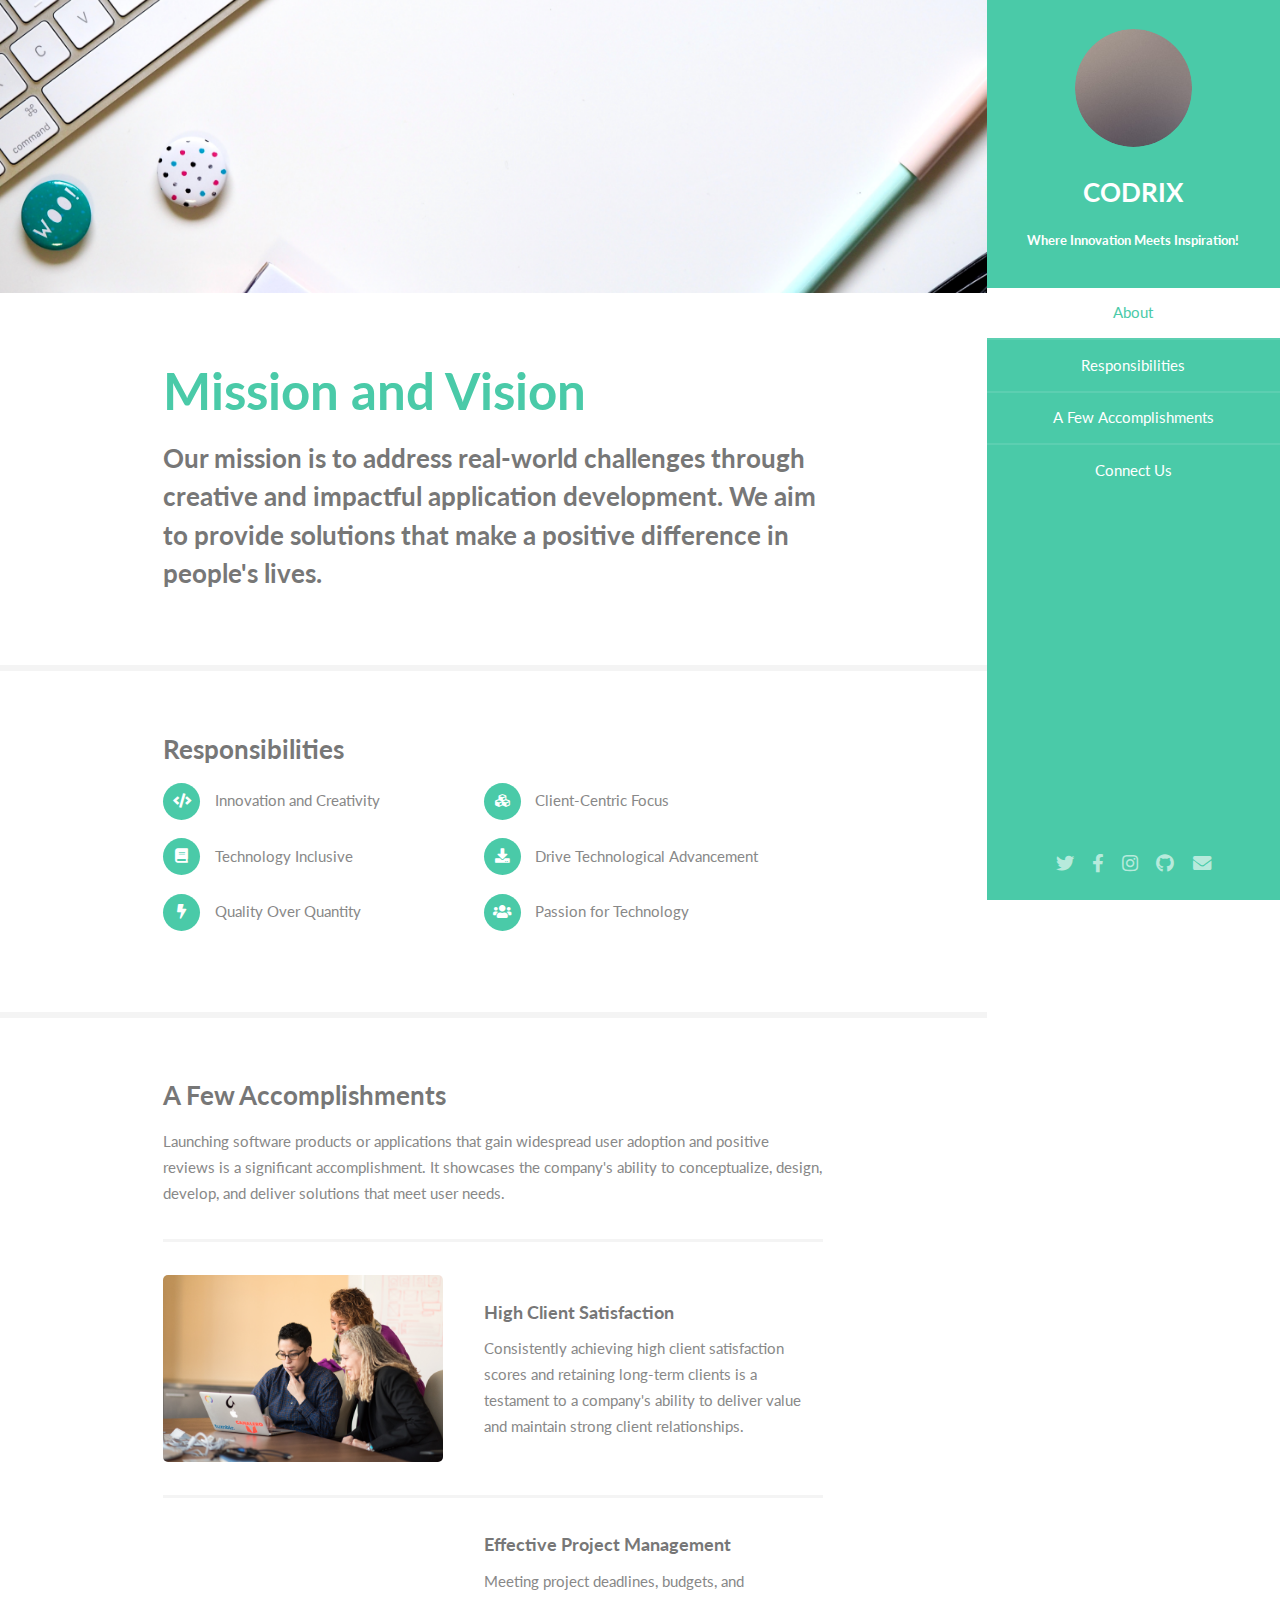
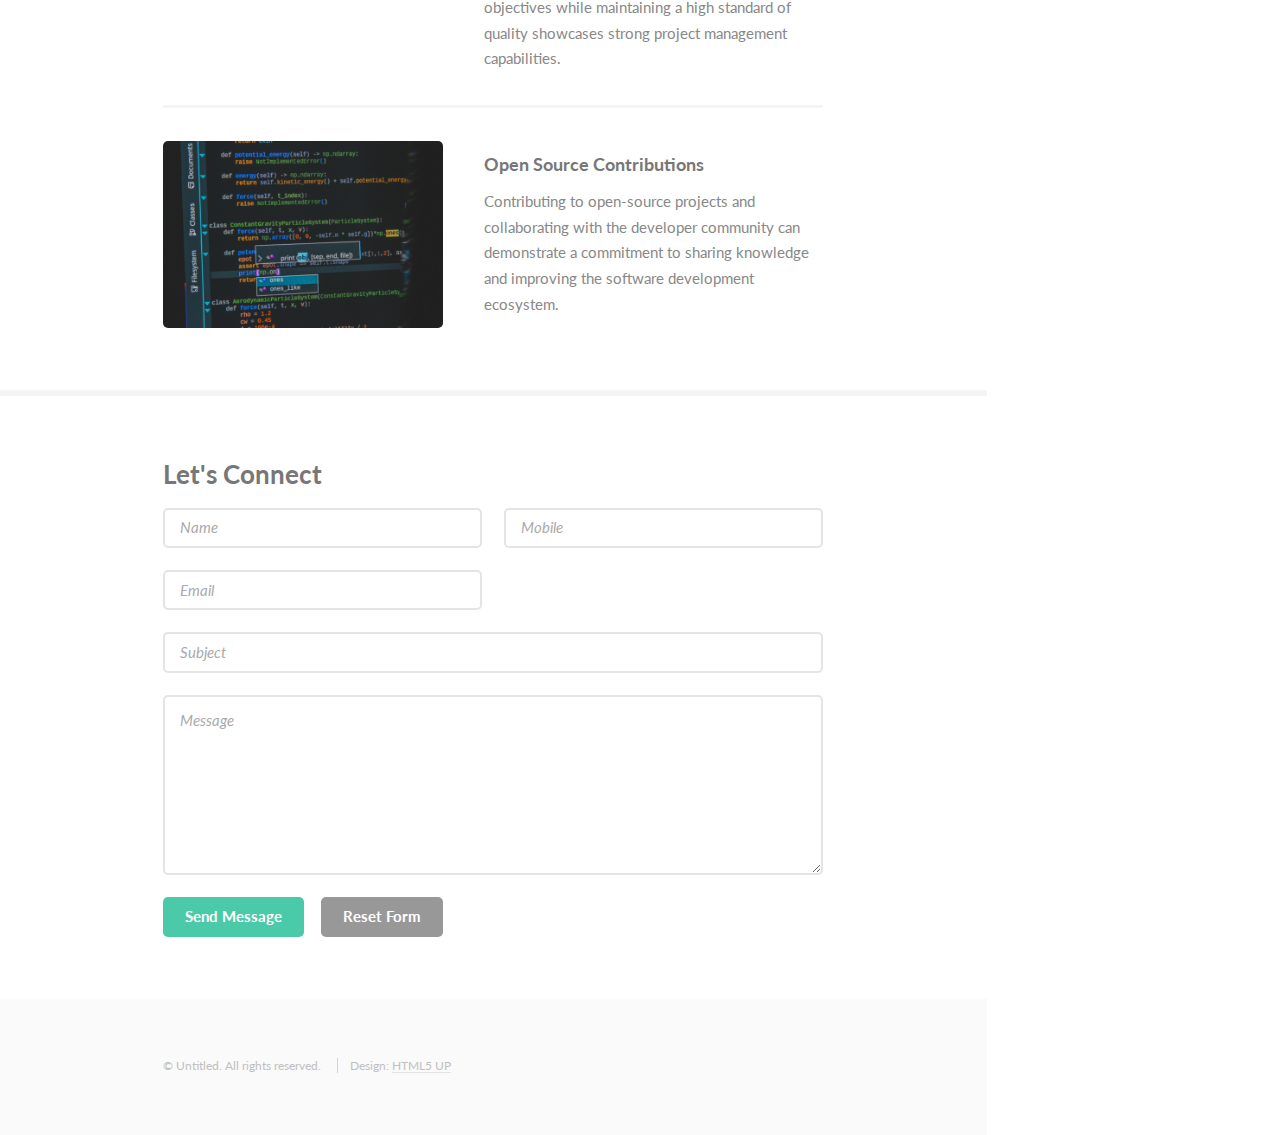
==== commit d3384ddc: "refactored" ====
--- a/index.html
+++ b/index.html
@@ -5,133 +5,159 @@
 	Free for personal and commercial use under the CCA 3.0 license (html5up.net/license)
 -->
 <html>
-	<head>
-		<title>Read Only by HTML5 UP</title>
-		<meta charset="utf-8" />
-		<meta name="viewport" content="width=device-width, initial-scale=1, user-scalable=no" />
-		<link rel="stylesheet" href="assets/css/main.css" />
-	</head>
-	<body class="is-preload">
-
-		<!-- Header -->
-			<section id="header">
-				<header>
-					<span class="image avatar"><img src="images/avatar.jpg" alt="" /></span>
-					<h1 id="logo"><a href="#">Willis Corto</a></h1>
-					<p>I got reprogrammed by a rogue AI<br />
-					and now I'm totally cray</p>
-				</header>
-				<nav id="nav">
-					<ul>
-						<li><a href="#one" class="active">About</a></li>
-						<li><a href="#two">Things I Can Do</a></li>
-						<li><a href="#three">A Few Accomplishments</a></li>
-						<li><a href="#four">Contact</a></li>
-					</ul>
-				</nav>
-				<footer>
-					<ul class="icons">
-						<li><a href="#" class="icon brands fa-twitter"><span class="label">Twitter</span></a></li>
-						<li><a href="#" class="icon brands fa-facebook-f"><span class="label">Facebook</span></a></li>
-						<li><a href="#" class="icon brands fa-instagram"><span class="label">Instagram</span></a></li>
-						<li><a href="#" class="icon brands fa-github"><span class="label">Github</span></a></li>
-						<li><a href="#" class="icon solid fa-envelope"><span class="label">Email</span></a></li>
-					</ul>
-				</footer>
-			</section>
-
-		<!-- Wrapper -->
-			<div id="wrapper">
-
-				<!-- Main -->
-					<div id="main">
-
-						<!-- One -->
-							<section id="one">
-								<div class="image main" data-position="center">
-									<img src="images/banner.jpg" alt="" />
-								</div>
-								<div class="container">
-									<header class="major">
-										<h2>Read Only</h2>
-										<p>Just an incredibly simple responsive site<br />
-										template freebie by <a href="http://html5up.net">HTML5 UP</a>.</p>
-									</header>
-									<p>Faucibus sed lobortis aliquam lorem blandit. Lorem eu nunc metus col. Commodo id in arcu ante lorem ipsum sed accumsan erat praesent faucibus commodo ac mi lacus. Adipiscing mi ac commodo. Vis aliquet tortor ultricies non ante erat nunc integer eu ante ornare amet commetus vestibulum blandit integer in curae ac faucibus integer non. Adipiscing cubilia elementum.</p>
-								</div>
-							</section>
-
-						<!-- Two -->
-							<section id="two">
-								<div class="container">
-									<h3>Things I Can Do</h3>
-									<p>Integer eu ante ornare amet commetus vestibulum blandit integer in curae ac faucibus integer non. Adipiscing cubilia elementum integer lorem ipsum dolor sit amet.</p>
-									<ul class="feature-icons">
-										<li class="icon solid fa-code">Write all the code</li>
-										<li class="icon solid fa-cubes">Stack small boxes</li>
-										<li class="icon solid fa-book">Read books and stuff</li>
-										<li class="icon solid fa-coffee">Drink much coffee</li>
-										<li class="icon solid fa-bolt">Lightning bolt</li>
-										<li class="icon solid fa-users">Shadow clone technique</li>
-									</ul>
-								</div>
-							</section>
-
-						<!-- Three -->
-							<section id="three">
-								<div class="container">
-									<h3>A Few Accomplishments</h3>
-									<p>Integer eu ante ornare amet commetus vestibulum blandit integer in curae ac faucibus integer non. Adipiscing cubilia elementum integer. Integer eu ante ornare amet commetus.</p>
-									<div class="features">
-										<article>
-											<a href="#" class="image"><img src="images/pic01.jpg" alt="" /></a>
-											<div class="inner">
-												<h4>Possibly broke spacetime</h4>
-												<p>Integer eu ante ornare amet commetus vestibulum blandit integer in curae ac faucibus integer adipiscing ornare amet.</p>
-											</div>
-										</article>
-										<article>
-											<a href="#" class="image"><img src="images/pic02.jpg" alt="" /></a>
-											<div class="inner">
-												<h4>Terraformed a small moon</h4>
-												<p>Integer eu ante ornare amet commetus vestibulum blandit integer in curae ac faucibus integer adipiscing ornare amet.</p>
-											</div>
-										</article>
-										<article>
-											<a href="#" class="image"><img src="images/pic03.jpg" alt="" /></a>
-											<div class="inner">
-												<h4>Snapped dark matter in the wild</h4>
-												<p>Integer eu ante ornare amet commetus vestibulum blandit integer in curae ac faucibus integer adipiscing ornare amet.</p>
-											</div>
-										</article>
-									</div>
-								</div>
-							</section>
-
-						<!-- Four -->
-							<section id="four">
-								<div class="container">
-									<h3>Contact Me</h3>
-									<p>Integer eu ante ornare amet commetus vestibulum blandit integer in curae ac faucibus integer non. Adipiscing cubilia elementum integer. Integer eu ante ornare amet commetus.</p>
-									<form method="post" action="#">
-										<div class="row gtr-uniform">
-											<div class="col-6 col-12-xsmall"><input type="text" name="name" id="name" placeholder="Name" /></div>
-											<div class="col-6 col-12-xsmall"><input type="email" name="email" id="email" placeholder="Email" /></div>
-											<div class="col-12"><input type="text" name="subject" id="subject" placeholder="Subject" /></div>
-											<div class="col-12"><textarea name="message" id="message" placeholder="Message" rows="6"></textarea></div>
-											<div class="col-12">
-												<ul class="actions">
-													<li><input type="submit" class="primary" value="Send Message" /></li>
-													<li><input type="reset" value="Reset Form" /></li>
-												</ul>
-											</div>
-										</div>
-									</form>
-								</div>
-							</section>
-
-						<!-- Five -->
-						<!--
+
+<head>
+    <title>Read Only by HTML5 UP</title>
+    <meta charset="utf-8" />
+    <meta name="viewport" content="width=device-width, initial-scale=1, user-scalable=no" />
+    <link rel="stylesheet" href="assets/css/main.css" />
+</head>
+
+<body class="is-preload">
+
+    <!-- Header -->
+    <section id="header">
+        <header>
+            <span class="image avatar"><img src="images/avatar.jpg" alt="" /></span>
+            <h1 id="logo"><a href="#">CODRIX</a></h1><br />
+            <h5>Where Innovation Meets Inspiration!
+            </h5>
+        </header>
+        <nav id="nav">
+            <ul>
+                <li><a href="#one" class="active">About</a></li>
+                <li><a href="#two">Responsibilities</a></li>
+                <li><a href="#three">A Few Accomplishments</a></li>
+                <li><a href="#four">Connect Us</a></li>
+            </ul>
+        </nav>
+        <footer>
+            <ul class="icons">
+                <li><a href="#" class="icon brands fa-twitter"><span class="label">Twitter</span></a></li>
+                <li><a href="#" class="icon brands fa-facebook-f"><span class="label">Facebook</span></a></li>
+                <li><a href="#" class="icon brands fa-instagram"><span class="label">Instagram</span></a></li>
+                <li><a href="#" class="icon brands fa-github"><span class="label">Github</span></a></li>
+                <li><a href="#" class="icon solid fa-envelope"><span class="label">Email</span></a></li>
+            </ul>
+        </footer>
+    </section>
+
+    <!-- Wrapper -->
+    <div id="wrapper">
+
+        <!-- Main -->
+        <div id="main">
+
+            <!-- One -->
+            <section id="one">
+                <div class="image main" data-position="center">
+                    <img src="images/banner.jpg" alt="" />
+                </div>
+                <div class="container">
+                    <header class="major">
+                        <h2>Mission and Vision</h2>
+                        <p>Our mission is to address real-world challenges through creative and impactful application
+                            development. We aim to
+                            provide solutions that make a positive difference in people's lives.
+                        </p>
+                    </header>
+                    <p></p>
+                </div>
+            </section>
+
+            <!-- Two -->
+            <section id="two">
+                <div class="container">
+                    <h3>Responsibilities</h3>
+                    <ul class="feature-icons">
+                        <li class="icon solid fa-code">Innovation and Creativity</li>
+                        <li class="icon solid fa-cubes">Client-Centric Focus</li>
+                        <li class="icon solid fa-book">Technology Inclusive</li>
+                        <li class="icon solid fa-download">Drive Technological Advancement</li>
+                        <li class="icon solid fa-bolt">Quality Over Quantity</li>
+                        <li class="icon solid fa-users">Passion for Technology</li>
+                    </ul>
+                </div>
+            </section>
+
+            <!-- Three -->
+            <section id="three">
+                <div class="container">
+                    <h3>A Few Accomplishments</h3>
+                    <div class="features">
+                        <p>
+                            Launching software products or applications that gain widespread user adoption and positive
+                            reviews is a significant
+                            accomplishment. It showcases the company's ability to conceptualize, design, develop, and
+                            deliver solutions that meet
+                            user needs.
+                        </p>
+                        <article>
+                            <a href="#" class="image"><img src="images/PIC2.jpg" alt="" /></a>
+                            <div class="inner">
+                                <h4>High Client Satisfaction</h4>
+                                <p>Consistently achieving high client satisfaction scores and retaining long-term
+                                    clients is a testament to a company's
+                                    ability to deliver value and maintain strong client relationships.
+                                </p>
+                            </div>
+                        </article>
+                        <article>
+                            <a href="#" class="image"><img src="images/PIC1.jpg" alt="" /></a>
+                            <div class="inner">
+                                <h4>Effective Project Management</h4>
+                                <p>
+                                    Meeting project deadlines, budgets, and objectives while maintaining a high standard
+                                    of quality showcases strong project
+                                    management capabilities.
+                                </p>
+                            </div>
+                        </article>
+                        <article>
+                            <a href="#" class="image"><img src="images/PIC3.jpg" alt="" /></a>
+                            <div class="inner">
+                                <h4>Open Source Contributions</h4>
+                                <p>
+                                    Contributing to open-source projects and collaborating with the developer community
+                                    can demonstrate a commitment to
+                                    sharing knowledge and improving the software development ecosystem.
+                                </p>
+                            </div>
+                        </article>
+                    </div>
+                </div>
+            </section>
+
+            <!-- Four -->
+            <section id="four">
+                <div class="container">
+                    <h3>Let's Connect</h3>
+
+                    <form method="post" action="#">
+                        <div class="row gtr-uniform">
+                            <div class="col-6 col-12-xsmall"><input type="text" name="name" id="name"
+                                    placeholder="Name" /></div>
+                            <div class="col-6 col-12-xsmall"><input type="text" name="Mobile" id="Mobile"
+                                    placeholder="Mobile" /></div>
+                            <div class="col-6 col-12-xsmall"><input type="email" name="email" id="email"
+                                    placeholder="Email" /></div>
+                            <div class="col-12"><input type="text" name="subject" id="subject" placeholder="Subject" />
+                            </div>
+                            <div class="col-12"><textarea name="message" id="message" placeholder="Message"
+                                    rows="6"></textarea></div>
+                            <div class="col-12">
+                                <ul class="actions">
+                                    <li><input type="submit" class="primary" value="Send Message" /></li>
+                                    <li><input type="reset" value="Reset Form" /></li>
+                                </ul>
+                            </div>
+                        </div>
+                    </form>
+                </div>
+            </section>
+
+            <!-- Five -->
+            <!--
 							<section id="five">
 								<div class="container">
 									<h3>Elements</h3>
@@ -461,27 +487,29 @@
 							</section>
 						-->
 
-					</div>
-
-				<!-- Footer -->
-					<section id="footer">
-						<div class="container">
-							<ul class="copyright">
-								<li>&copy; Untitled. All rights reserved.</li><li>Design: <a href="http://html5up.net">HTML5 UP</a></li>
-							</ul>
-						</div>
-					</section>
-
-			</div>
-
-		<!-- Scripts -->
-			<script src="assets/js/jquery.min.js"></script>
-			<script src="assets/js/jquery.scrollex.min.js"></script>
-			<script src="assets/js/jquery.scrolly.min.js"></script>
-			<script src="assets/js/browser.min.js"></script>
-			<script src="assets/js/breakpoints.min.js"></script>
-			<script src="assets/js/util.js"></script>
-			<script src="assets/js/main.js"></script>
-
-	</body>
+        </div>
+
+        <!-- Footer -->
+        <section id="footer">
+            <div class="container">
+                <ul class="copyright">
+                    <li>&copy; Untitled. All rights reserved.</li>
+                    <li>Design: <a href="http://html5up.net">HTML5 UP</a></li>
+                </ul>
+            </div>
+        </section>
+
+    </div>
+
+    <!-- Scripts -->
+    <script src="assets/js/jquery.min.js"></script>
+    <script src="assets/js/jquery.scrollex.min.js"></script>
+    <script src="assets/js/jquery.scrolly.min.js"></script>
+    <script src="assets/js/browser.min.js"></script>
+    <script src="assets/js/breakpoints.min.js"></script>
+    <script src="assets/js/util.js"></script>
+    <script src="assets/js/main.js"></script>
+
+</body>
+
 </html>